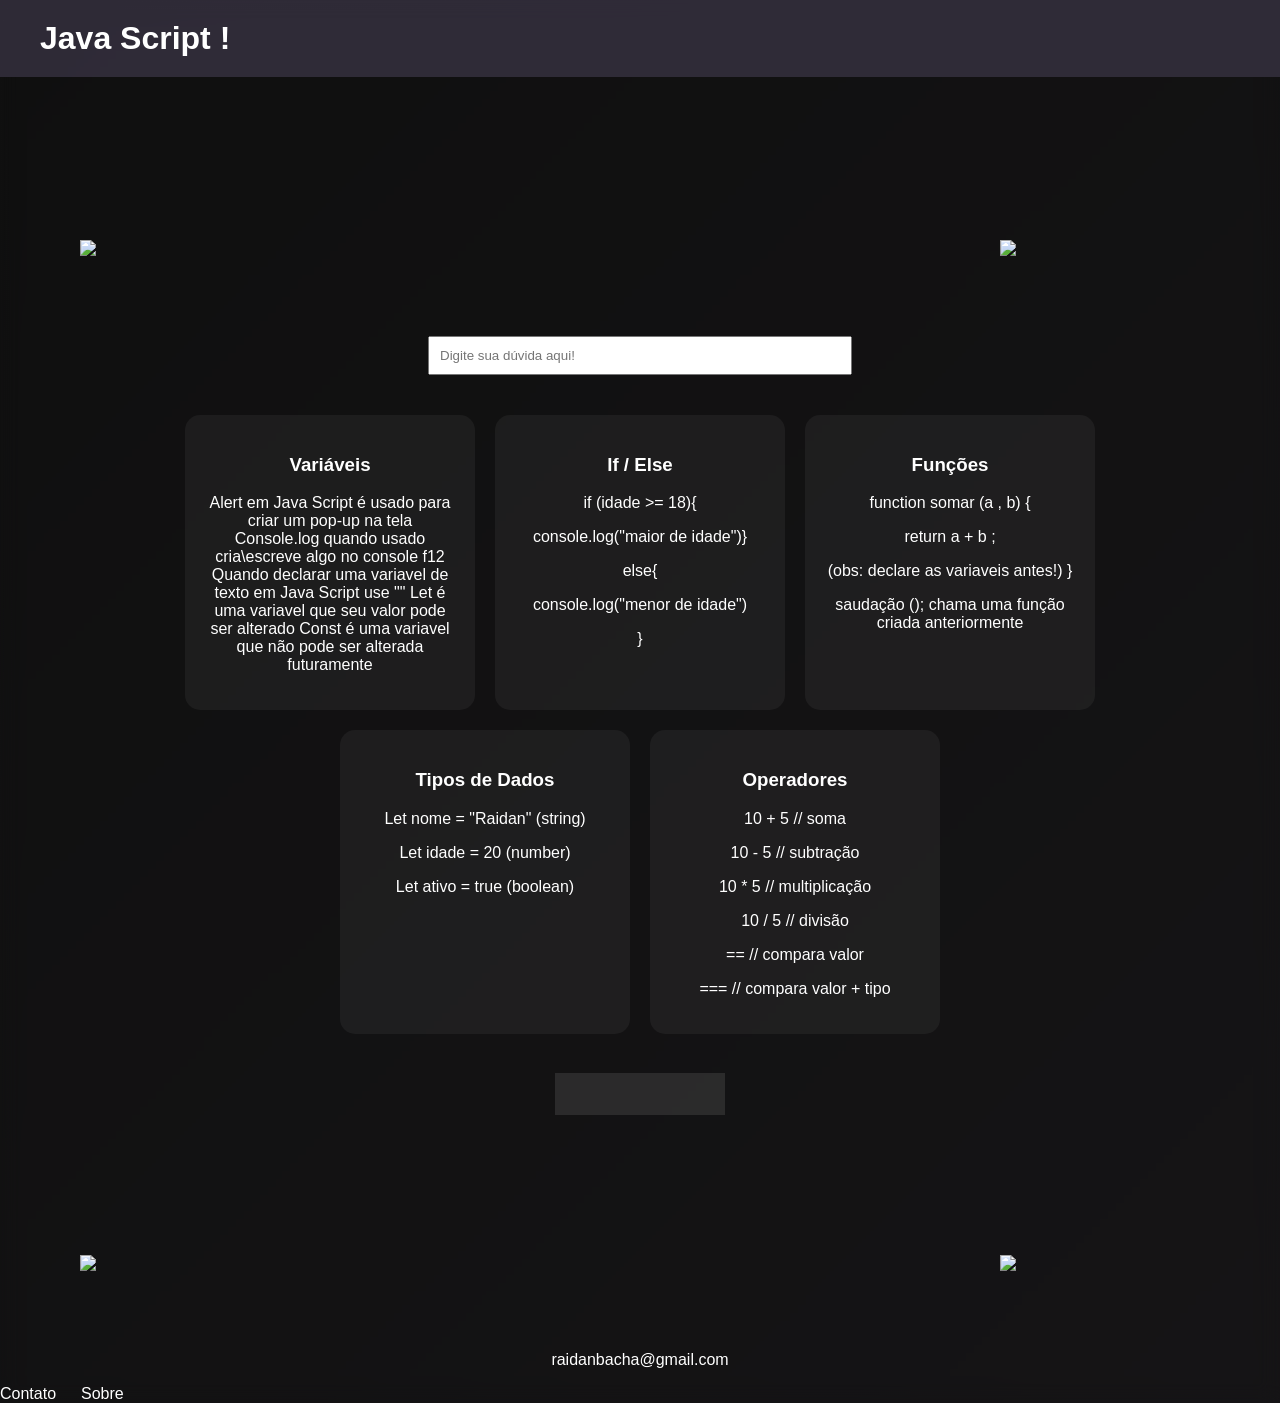
==== index.html @ eac2f080 "Add files via upload" ====
<!DOCTYPE html>
<html lang="en">
<head>
    <meta charset="UTF-8">
    <meta name="viewport" content="width=device-width, initial-scale=1.0">
    <link rel="stylesheet" href="style.css"> 
    <script src="script.js"></script>
    <link href="https://fonts.googleapis.com/css2?family=Roboto&display=swap" rel="stylesheet">
</head>
<body>
    <header>
    <h1>Java Script !</h1>
</header>
<div class="container">
    <img src="https://codecrush.com.br/static/images/articles/logica.png?w=1200&q=75" width="250">
    <img src="https://blog.codapp.com.br/wp-content/uploads/2023/02/js.png" width="200">
</div>
<div class="input">
<div class="botao">
<input type="text" placeholder="Digite sua dúvida aqui!">
</div>
</div>
<section class="cards">

  <div class="card">
    <h3>Variáveis</h3>
    <p> Alert em Java Script é usado para criar um pop-up na tela 
 Console.log quando usado cria\escreve algo no console f12 
 Quando declarar uma variavel de texto em Java Script use ""
 Let é uma variavel que seu valor pode ser alterado 
 Const é uma variavel que não pode ser alterada futuramente </p>
  </div> 
  
  <div class="card">
    <h3>If / Else </h3>
    <p>if (idade >= 18){
 <p>console.log("maior de idade")} </p>
    <p>else{</p>
     <p> console.log("menor de idade")</p>
    }</p>
  </div>
  <div class="card">
    <h3> Funções</h3>
    <p>function somar (a , b) {
 <p>   return a + b ;</p>
  <p> (obs: declare as variaveis antes!)  }</p>
 <p>saudação (); chama uma função criada anteriormente </p>
  </div>
  <div class="card">
    <h3>Tipos de Dados</h3>
    <p>Let nome = "Raidan" (string)
 <p>Let idade = 20 (number)</p>
 <p>Let ativo = true (boolean)</p>
  </div>
<div class="card">
    <h3>Operadores</h3>
    <p> 10 + 5  // soma 
  <p>  10 - 5  // subtração</p>
   <p> 10 * 5  // multiplicação</p>
   <p> 10 / 5  // divisão</p>
  <p>  ==  // compara valor</p>
   <p>  ===  // compara valor + tipo</p>
</div>
</section>
<div class="botao">
<a href="pagina2.html">
  <button>Ir para outra página</button>
</a>
</div>
<div class="container">
    <img src="https://tse2.mm.bing.net/th/id/OIP.xvREvTvMwyRjAtmoLdfqkwHaD4?pid=Api&P=0&h=180" width="200">
    <img src="https://images.prismic.io/blogjavascript/2a36f42b-491c-4175-9eda-e974f685eb21_1.jpg?auto=compress,format" width="200">
</div>
</div>
<footer>
    <p> raidanbacha@gmail.com</p>
    <nav>
        <a href="contato.html">Contato</a>
        <a href="sobre.html">Sobre</a>
    </nav>
</footer>
<script src="script.js"></script>
</body>
</html>
---- style.css ----
body {
    margin: 0;
    font-family: Arial;
    background: linear-gradient(135deg, #0f0f0f, #342d38);
    color: rgb(255, 255, 255);
    text-align: center;
    font-family: 'Inter', sans-serif;
    backdrop-filter: blur(10px);
    padding-top: 100px; 
    background-size: 600% 600%;
    animation: fundoAnimado 9s ease-in-out infinite alternate;
}

header {
  position: fixed;
  top: 0;
  width: 100%;
  padding: 20px 40px;
  display: flex;
  justify-content: space-between;
  align-items: center;
  background: rgba(50, 45, 58, 0.938);
  backdrop-filter: blur(10px);
}

h1 {
    margin: 0;
}

.img3 {
    margin-top: 20px;
}

.img3 img {
    border-radius: 10px;
}

.conteudo {
    max-width: 600px;
    margin: 30px auto;
    padding: 20px;
    background: gray
}
.conteudo p {
    margin: 15px 0;
}
a{
    text-decoration: none;
    color:#ffffff;
}
nav{
    display: flex;
    gap:25px
}
.container{
    display: flex;
    justify-content: space-between;
    align-items: center;
    gap: 20px;
    padding: 40px;
    margin: 40px;
    flex-wrap: wrap;
    margin-top: 100px;
}
.hero h2 {
  font-size: 48px;
}
.cards {
  display: flex;
  justify-content: center;
  gap: 20px;
  padding: 40px;
  flex-wrap: wrap;
}
.card {
  background: rgba(255,255,255,0.05);
  padding: 20px;
  border-radius: 15px;
  width: 250px;
  text-align: center;
  transition: 0.3s;
}
.card:hover {
  transform: translateY(-10px);
  background: rgba(0,170,255,0.1);
}
pre {
  background: #0f1c30;
  padding: 20px;
  border-radius: 10px;
  width: 80%;
  overflow-x: auto;
}
code {
  color: #00ff88;
}
@keyframes fundoAnimado {
  0% { background-position: 0% 50%; }
  50% { background-position: 100% 50%; }
  100% { background-position: 0% 50%; }
}

input {
  padding: 10px;
  width: 400px;
}
button {
  background: rgba(255,255,255,0.1);
  backdrop-filter: blur(10px);
  border: 1px solid rgba(255,255,255,0.2);
  color: white;
  padding: 12px 25px;
  border-radius: 12px;
  cursor: pointer;
  transition: 0.3s;
}

button:hover {
  background: rgba(255,255,255,0.2);
}
.footer {
  background: rgba(50, 45, 58, 0.938);
  text-align: center;
}

.footer a {
  color: #00aaff;
  margin: 10px;
}
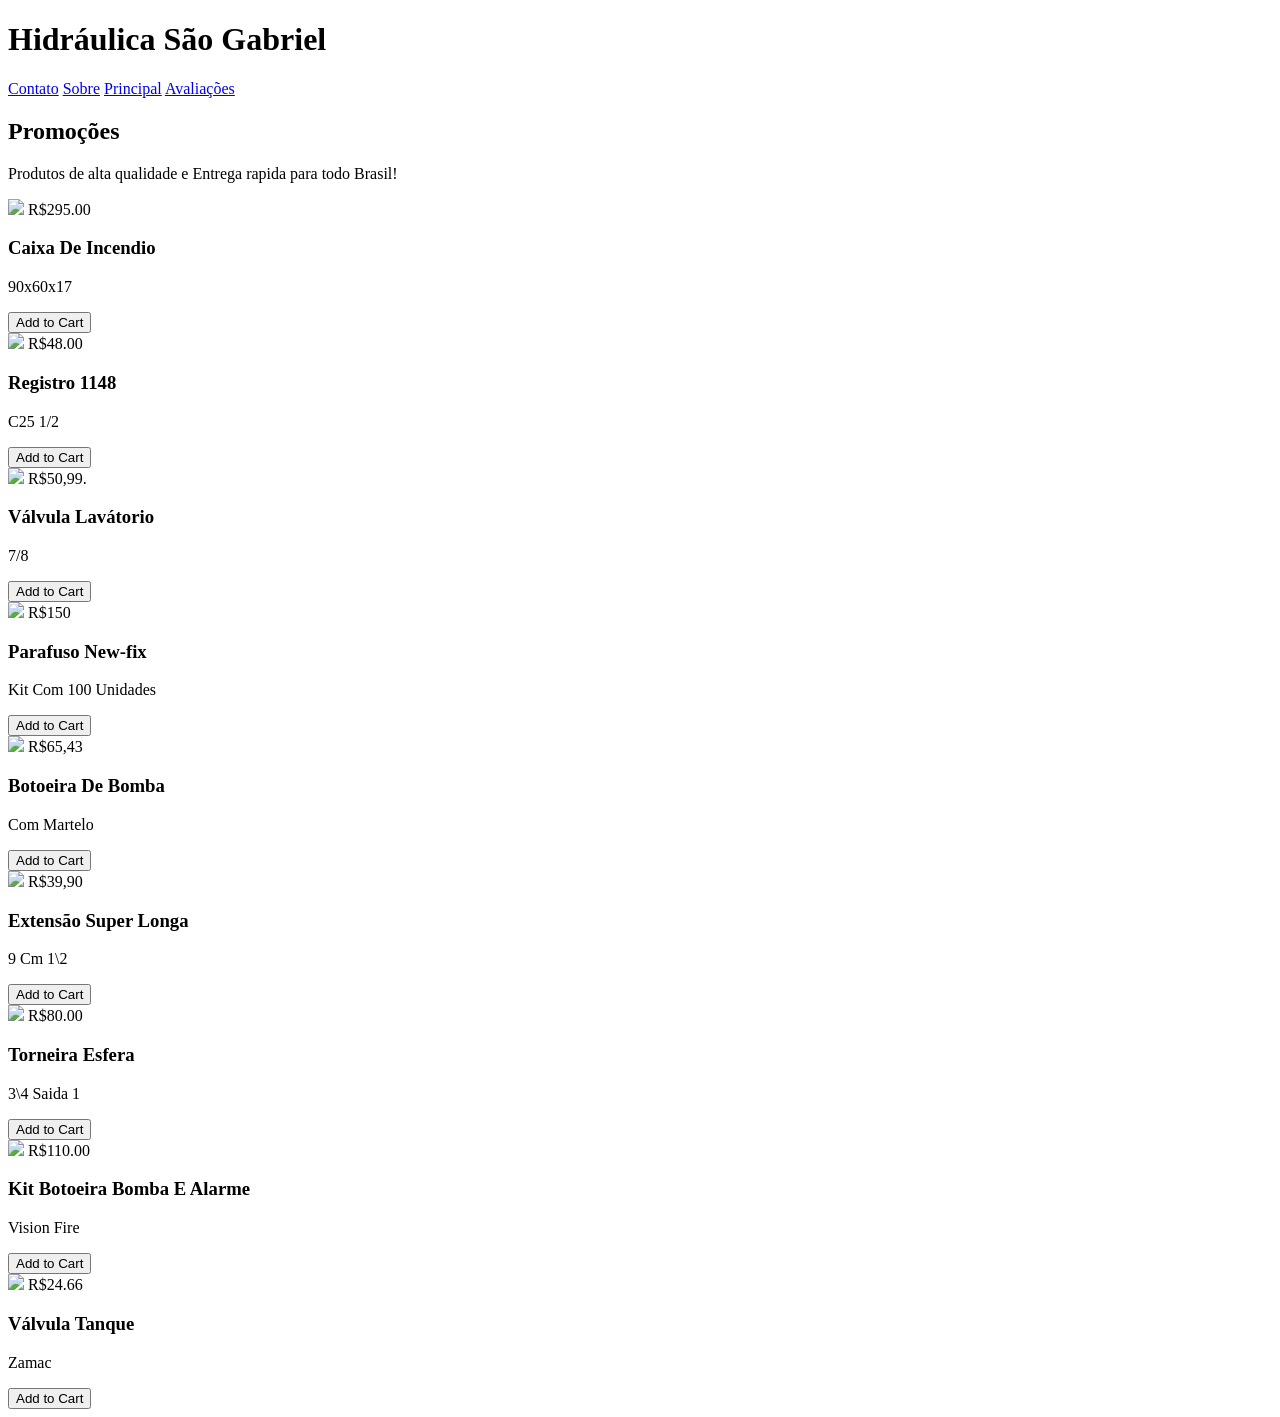
==== commit 40c5d747: "Refactor index.html for new layout and content" ====
--- a/index.html
+++ b/index.html
@@ -1,84 +1,137 @@
 <!DOCTYPE html>
-<html lang="en">
+<html lang="pt-br">
 <head>
-    <meta charset="UTF-8">
-    <meta name="viewport" content="width=device-width, initial-scale=1.0">
-    <link rel="stylesheet" href="style.css"> 
-    <script src="script.js"></script>
-    <link href="https://fonts.googleapis.com/css2?family=Roboto&display=swap" rel="stylesheet">
+  <meta charset="UTF-8">
+  <meta name="viewport" content="width=device-width, initial-scale=1.0">
+  <title>HSG Store</title>
+  <link rel="stylesheet" href="style2.css">
 </head>
 <body>
-    <header>
-    <h1>Java Script !</h1>
+
+<header class="header">
+  <h1>Hidráulica São Gabriel</h1>
+ <a href="contato.html">Contato</a>
+ <a href="sobre.html">Sobre</a>
+ <a href="pagholder.html">Principal</a>
+ <a href="avaliações.html">Avaliações</a>
 </header>
-<div class="container">
-    <img src="https://codecrush.com.br/static/images/articles/logica.png?w=1200&q=75" width="250">
-    <img src="https://blog.codapp.com.br/wp-content/uploads/2023/02/js.png" width="200">
-</div>
-<div class="input">
-<div class="botao">
-<input type="text" placeholder="Digite sua dúvida aqui!">
-</div>
-</div>
-<section class="cards">
 
-  <div class="card">
-    <h3>Variáveis</h3>
-    <p> Alert em Java Script é usado para criar um pop-up na tela 
- Console.log quando usado cria\escreve algo no console f12 
- Quando declarar uma variavel de texto em Java Script use ""
- Let é uma variavel que seu valor pode ser alterado 
- Const é uma variavel que não pode ser alterada futuramente </p>
-  </div> 
-  
-  <div class="card">
-    <h3>If / Else </h3>
-    <p>if (idade >= 18){
- <p>console.log("maior de idade")} </p>
-    <p>else{</p>
-     <p> console.log("menor de idade")</p>
-    }</p>
+<section class="products">
+  <h2>Promoções</h2>
+  <p class="subtitle">Produtos de alta qualidade e Entrega rapida para todo Brasil!</p>
+
+  <div class="grid">
+
+    <div class="card">
+      <div class="img">
+        <img src="https://http2.mlstatic.com/D_NQ_NP_2X_918703-MLB93937070178_102025-F.webp">
+        <span class="price">R$295.00</span>
+      </div>
+      <div class="info">
+        <h3>Caixa De Incendio</h3>
+        <p>90x60x17</p>
+        <button>Add to Cart</button>
+      </div>
+    </div>
+
+    <div class="card">
+      <div class="img">
+        <img src="https://http2.mlstatic.com/D_NQ_NP_2X_642581-MLA107386326705_022026-F.webp">
+        <span class="price">R$48.00</span>
+      </div>
+      <div class="info">
+        <h3>Registro 1148</h3>
+        <p>C25 1/2</p>
+        <button>Add to Cart</button>
+      </div>
+    </div>
+
+    <div class="card">
+      <div class="img">
+        <img src="https://http2.mlstatic.com/D_NQ_NP_2X_622752-MLA109376152818_042026-F.webp">
+        <span class="price">R$50,99.</span>
+      </div>
+      <div class="info">
+        <h3>Válvula Lavátorio</h3>
+        <p>7/8</p>
+        <button>Add to Cart</button>
+      </div>
+    </div>
+ 
+    <div class="card">
+      <div class="img">
+        <img src="https://http2.mlstatic.com/D_NQ_NP_2X_975578-MLA105792573772_022026-F.webp">
+        <span class="price">R$150</span>
+      </div>
+      <div class="info">
+        <h3>Parafuso New-fix </h3>
+        <p>Kit Com 100 Unidades</p>
+        <button>Add to Cart</button>
+      </div>
+    </div>
+
+    <div class="card">
+      <div class="img">
+        <img src="https://http2.mlstatic.com/D_NQ_NP_2X_730027-MLB79299543276_092024-F.webp">
+        <span class="price">R$65,43</span>
+      </div>
+      <div class="info">
+        <h3>Botoeira De Bomba </h3>
+        <p>Com Martelo</p>
+        <button>Add to Cart</button>
+      </div>
+    </div>
+
+    <div class="card">
+      <div class="img">
+        <img src="https://http2.mlstatic.com/D_NQ_NP_2X_703562-MLA100097681949_122025-F.webp">
+        <span class="price">R$39,90</span>
+      </div>
+      <div class="info">
+        <h3>Extensão Super Longa </h3>
+        <p>9 Cm 1\2</p>
+        <button>Add to Cart</button>
+      </div>
+    </div>
+
+    <div class="card">
+      <div class="img">
+        <img src="https://http2.mlstatic.com/D_NQ_NP_2X_708810-MLA107177222053_022026-F.webp">
+        <span class="price">R$80.00</span>
+      </div>
+      <div class="info">
+        <h3>Torneira Esfera</h3>
+        <p>3\4  Saida 1</p>
+        <button>Add to Cart</button>
+      </div>
+    </div>
+
+    <div class="card">
+      <div class="img">
+        <img src="https://http2.mlstatic.com/D_NQ_NP_2X_917122-MLA107583344575_022026-F.webp">
+        <span class="price">R$110.00</span>
+      </div>
+      <div class="info">
+        <h3>Kit Botoeira Bomba E Alarme</h3>
+        <p>Vision Fire</p>
+        <button>Add to Cart</button>
+      </div>
+    </div>
+    <div class="card">
+      <div class="img">
+        <img src="https://http2.mlstatic.com/D_NQ_NP_2X_605400-MLA106720594962_022026-F.webp">
+        <span class="price">R$24.66</span>
+      </div>
+      <div class="info">
+        <h3>Válvula Tanque</h3>
+        <p>Zamac</p>
+        <button>Add to Cart</button>
+      </div>
+    </div>
   </div>
-  <div class="card">
-    <h3> Funções</h3>
-    <p>function somar (a , b) {
- <p>   return a + b ;</p>
-  <p> (obs: declare as variaveis antes!)  }</p>
- <p>saudação (); chama uma função criada anteriormente </p>
-  </div>
-  <div class="card">
-    <h3>Tipos de Dados</h3>
-    <p>Let nome = "Raidan" (string)
- <p>Let idade = 20 (number)</p>
- <p>Let ativo = true (boolean)</p>
-  </div>
-<div class="card">
-    <h3>Operadores</h3>
-    <p> 10 + 5  // soma 
-  <p>  10 - 5  // subtração</p>
-   <p> 10 * 5  // multiplicação</p>
-   <p> 10 / 5  // divisão</p>
-  <p>  ==  // compara valor</p>
-   <p>  ===  // compara valor + tipo</p>
-</div>
 </section>
-<div class="botao">
-<a href="pagina2.html">
-  <button>Ir para outra página</button>
-</a>
-</div>
-<div class="container">
-    <img src="https://tse2.mm.bing.net/th/id/OIP.xvREvTvMwyRjAtmoLdfqkwHaD4?pid=Api&P=0&h=180" width="200">
-    <img src="https://images.prismic.io/blogjavascript/2a36f42b-491c-4175-9eda-e974f685eb21_1.jpg?auto=compress,format" width="200">
-</div>
-</div>
-<footer>
-    <p> raidanbacha@gmail.com</p>
-    <nav>
-        <a href="contato.html">Contato</a>
-        <a href="sobre.html">Sobre</a>
-    </nav>
-</footer>
+
+
 <script src="script.js"></script>
 </body>
-</html>+</html>
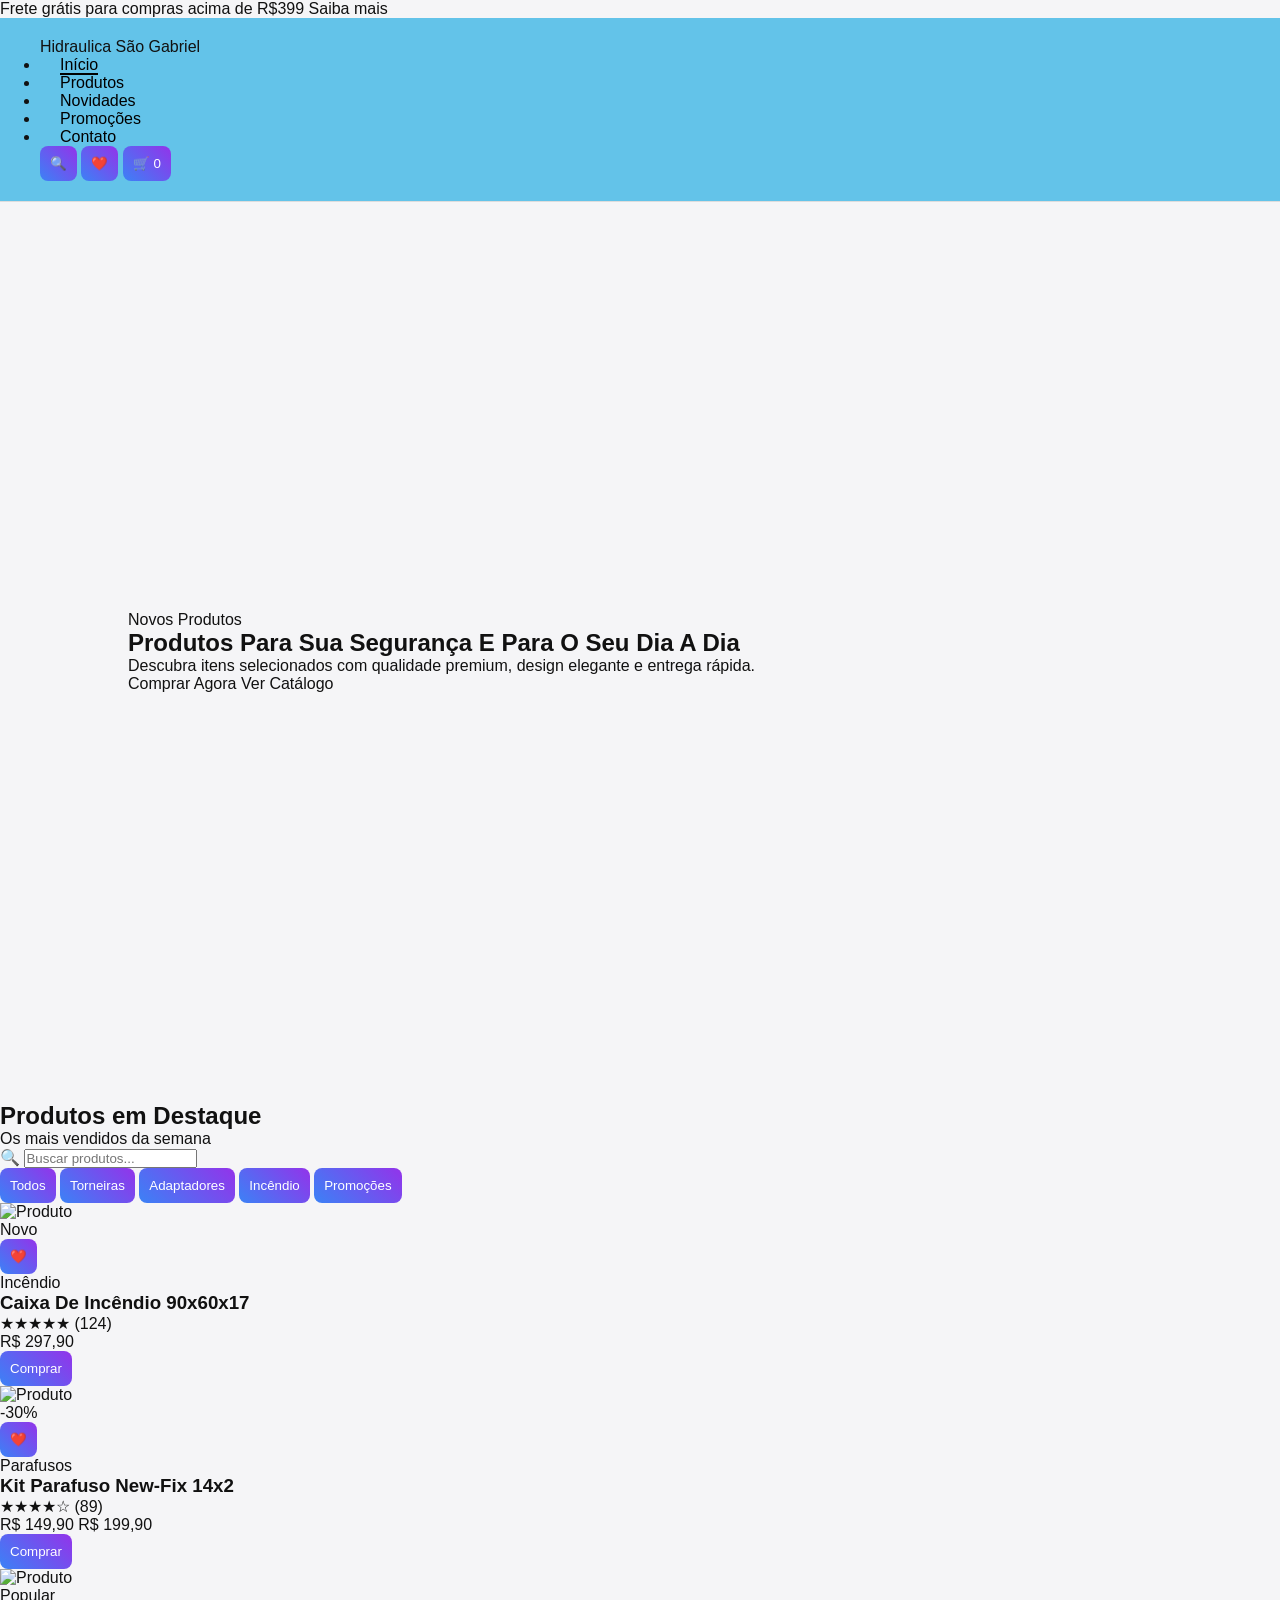
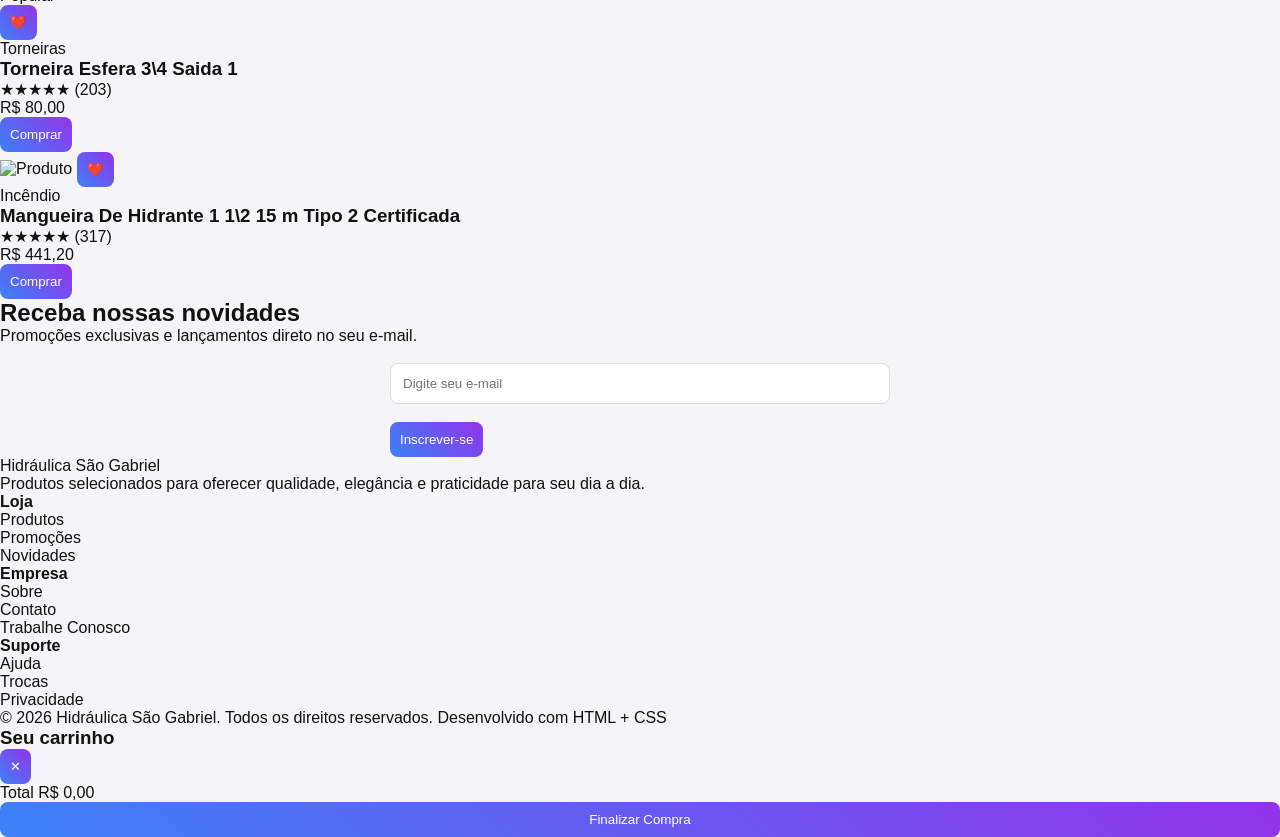
==== commit 89eac876: "rework html Updated HTML structure and styling links, added promotional banner and improved product " ====
--- a/index.html
+++ b/index.html
@@ -1,137 +1,442 @@
 <!DOCTYPE html>
-<html lang="pt-br">
+<html lang="pt-BR">
 <head>
-  <meta charset="UTF-8">
-  <meta name="viewport" content="width=device-width, initial-scale=1.0">
-  <title>HSG Store</title>
-  <link rel="stylesheet" href="style2.css">
+    <meta charset="UTF-8">
+    <meta name="viewport" content="width=device-width, initial-scale=1.0">
+    <title>Hidráulica São Gabriel</title>
+    <link rel="stylesheet" href="style.css">
 </head>
 <body>
 
-<header class="header">
-  <h1>Hidráulica São Gabriel</h1>
- <a href="contato.html">Contato</a>
- <a href="sobre.html">Sobre</a>
- <a href="pagholder.html">Principal</a>
- <a href="avaliações.html">Avaliações</a>
-</header>
-
-<section class="products">
-  <h2>Promoções</h2>
-  <p class="subtitle">Produtos de alta qualidade e Entrega rapida para todo Brasil!</p>
-
-  <div class="grid">
-
-    <div class="card">
-      <div class="img">
-        <img src="https://http2.mlstatic.com/D_NQ_NP_2X_918703-MLB93937070178_102025-F.webp">
-        <span class="price">R$295.00</span>
-      </div>
-      <div class="info">
-        <h3>Caixa De Incendio</h3>
-        <p>90x60x17</p>
-        <button>Add to Cart</button>
-      </div>
+    <!-- Banner -->
+    <div class="promo-banner">
+        Frete grátis para compras acima de R$399
+        <a href="#">Saiba mais</a>
     </div>
 
-    <div class="card">
-      <div class="img">
-        <img src="https://http2.mlstatic.com/D_NQ_NP_2X_642581-MLA107386326705_022026-F.webp">
-        <span class="price">R$48.00</span>
-      </div>
-      <div class="info">
-        <h3>Registro 1148</h3>
-        <p>C25 1/2</p>
-        <button>Add to Cart</button>
-      </div>
-    </div>
-
-    <div class="card">
-      <div class="img">
-        <img src="https://http2.mlstatic.com/D_NQ_NP_2X_622752-MLA109376152818_042026-F.webp">
-        <span class="price">R$50,99.</span>
-      </div>
-      <div class="info">
-        <h3>Válvula Lavátorio</h3>
-        <p>7/8</p>
-        <button>Add to Cart</button>
-      </div>
-    </div>
- 
-    <div class="card">
-      <div class="img">
-        <img src="https://http2.mlstatic.com/D_NQ_NP_2X_975578-MLA105792573772_022026-F.webp">
-        <span class="price">R$150</span>
-      </div>
-      <div class="info">
-        <h3>Parafuso New-fix </h3>
-        <p>Kit Com 100 Unidades</p>
-        <button>Add to Cart</button>
-      </div>
-    </div>
-
-    <div class="card">
-      <div class="img">
-        <img src="https://http2.mlstatic.com/D_NQ_NP_2X_730027-MLB79299543276_092024-F.webp">
-        <span class="price">R$65,43</span>
-      </div>
-      <div class="info">
-        <h3>Botoeira De Bomba </h3>
-        <p>Com Martelo</p>
-        <button>Add to Cart</button>
-      </div>
-    </div>
-
-    <div class="card">
-      <div class="img">
-        <img src="https://http2.mlstatic.com/D_NQ_NP_2X_703562-MLA100097681949_122025-F.webp">
-        <span class="price">R$39,90</span>
-      </div>
-      <div class="info">
-        <h3>Extensão Super Longa </h3>
-        <p>9 Cm 1\2</p>
-        <button>Add to Cart</button>
-      </div>
-    </div>
-
-    <div class="card">
-      <div class="img">
-        <img src="https://http2.mlstatic.com/D_NQ_NP_2X_708810-MLA107177222053_022026-F.webp">
-        <span class="price">R$80.00</span>
-      </div>
-      <div class="info">
-        <h3>Torneira Esfera</h3>
-        <p>3\4  Saida 1</p>
-        <button>Add to Cart</button>
-      </div>
-    </div>
-
-    <div class="card">
-      <div class="img">
-        <img src="https://http2.mlstatic.com/D_NQ_NP_2X_917122-MLA107583344575_022026-F.webp">
-        <span class="price">R$110.00</span>
-      </div>
-      <div class="info">
-        <h3>Kit Botoeira Bomba E Alarme</h3>
-        <p>Vision Fire</p>
-        <button>Add to Cart</button>
-      </div>
-    </div>
-    <div class="card">
-      <div class="img">
-        <img src="https://http2.mlstatic.com/D_NQ_NP_2X_605400-MLA106720594962_022026-F.webp">
-        <span class="price">R$24.66</span>
-      </div>
-      <div class="info">
-        <h3>Válvula Tanque</h3>
-        <p>Zamac</p>
-        <button>Add to Cart</button>
-      </div>
-    </div>
-  </div>
-</section>
-
-
-<script src="script.js"></script>
+    <!-- Header -->
+    <header class="header">
+        <div class="container header__inner">
+
+            <a href="#" class="header__logo">
+                Hidraulica São Gabriel
+            </a>
+
+            <nav>
+                <ul class="header__nav">
+                    <li><a href="#" class="active">Início</a></li>
+                    <li><a href="produtos.html">Produtos</a></li>
+                    <li><a href="#">Novidades</a></li>
+                    <li><a href="#">Promoções</a></li>
+                    <li><a href="contato.html">Contato</a></li>
+                </ul>
+            </nav>
+
+            <div class="header__actions">
+                <button class="btn--icon">🔍</button>
+                <button class="btn--icon">❤️</button>
+                <button class="btn--icon" id="cart-toggle">
+                    🛒
+                    <span class="cart-count" id="cart-count">0</span>
+                </button>
+            </div>
+
+        </div>
+    </header>
+
+    <!-- Hero -->
+    <section class="hero">
+        <div class="container">
+
+            <span class="hero__eyebrow">
+                Novos Produtos
+            </span>
+
+            <h1 class="hero__title">
+                Produtos Para Sua Segurança E Para O Seu Dia A Dia
+            </h1>
+
+            <p class="hero__subtitle">
+                Descubra itens selecionados com qualidade premium,
+                design elegante e entrega rápida.
+            </p>
+
+            <div class="hero__actions">
+                <a href="#" class="btn btn--primary btn--lg">
+                    Comprar Agora
+                </a>
+
+                <a href="#" class="btn btn--ghost btn--lg">
+                    Ver Catálogo
+                </a>
+            </div>
+
+        </div>
+    </section>
+
+    <!-- Produtos -->
+    <section class="section">
+        <div class="container">
+
+            <div class="section-header">
+                <div>
+                    <h2 class="section-header__title">
+                        Produtos em Destaque
+                    </h2>
+
+                    <p class="section-header__sub">
+                        Os mais vendidos da semana
+                    </p>
+                </div>
+
+                <div class="search-field">
+                    <span class="search-field__icon">🔍</span>
+                    <input type="text" placeholder="Buscar produtos...">
+                </div>
+            </div>
+
+            <div class="filter-bar">
+                <button class="filter-pill active">Todos</button>
+                <button class="filter-pill">Torneiras</button>
+                <button class="filter-pill">Adaptadores</button>
+                <button class="filter-pill">Incêndio</button>
+                <button class="filter-pill">Promoções</button>
+            </div>
+
+            <div class="products-grid">
+
+                <!-- Produto 1 -->
+                <div class="product-card">
+
+                    <div class="product-card__image">
+
+                        <img src="https://http2.mlstatic.com/D_NQ_NP_2X_879932-MLA106371853322_022026-F.webp" alt="Produto">
+
+                        <div class="product-card__badges">
+                            <span class="badge badge--new">
+                                Novo
+                            </span>
+                        </div>
+
+                        <button class="product-card__wishlist">
+                            ❤️
+                        </button>
+
+                    </div>
+
+                    <div class="product-card__body">
+
+                        <div class="product-card__category">
+                            Incêndio
+                        </div>
+
+                        <h3 class="product-card__name">
+                            Caixa De Incêndio 90x60x17 
+                        </h3>
+
+                        <div class="rating">
+                            <span class="rating__stars">★★★★★</span>
+                            <span class="rating__count">(124)</span>
+                        </div>
+
+                        <div class="product-card__footer">
+
+                            <div class="product-card__price">
+                                <span class="current">R$ 297,90</span>
+                            </div>
+
+                            <button class="btn btn--primary btn--sm add-to-cart"
+                                    data-name="Caixa De Incêndio 90x60x17"
+                                    data-price="297.90"
+                                    data-img="https://http2.mlstatic.com/D_NQ_NP_2X_879932-MLA106371853322_022026-F.webp">
+                                Comprar
+                            </button>
+
+                        </div>
+
+                    </div>
+
+                </div>
+
+                <!-- Produto 2 -->
+                <div class="product-card">
+
+                    <div class="product-card__image">
+
+                        <img src="https://http2.mlstatic.com/D_NQ_NP_2X_975578-MLA105792573772_022026-F.webp" alt="Produto">
+
+                        <div class="product-card__badges">
+                            <span class="badge badge--sale">
+                                -30%
+                            </span>
+                        </div>
+
+                        <button class="product-card__wishlist">
+                            ❤️
+                        </button>
+
+                    </div>
+
+                    <div class="product-card__body">
+
+                        <div class="product-card__category">
+                            Parafusos
+                        </div>
+
+                        <h3 class="product-card__name">
+                            Kit Parafuso New-Fix 14x2
+                        </h3>
+
+                        <div class="rating">
+                            <span class="rating__stars">★★★★☆</span>
+                            <span class="rating__count">(89)</span>
+                        </div>
+
+                        <div class="product-card__footer">
+
+                            <div class="product-card__price">
+                                <span class="current">R$ 149,90</span>
+                                <span class="original">R$ 199,90</span>
+                            </div>
+
+                            <button class="btn btn--primary btn--sm add-to-cart"
+                                    data-name="Kit Parafuso New-Fix 14x2"
+                                    data-price="149.90"
+                                    data-img="https://http2.mlstatic.com/D_NQ_NP_2X_975578-MLA105792573772_022026-F.webp">
+                                Comprar
+                            </button>
+
+                        </div>
+
+                    </div>
+
+                </div>
+
+                <!-- Produto 3 -->
+                <div class="product-card">
+
+                    <div class="product-card__image">
+
+                        <img src="https://http2.mlstatic.com/D_NQ_NP_2X_672010-MLA107177072813_022026-F.webp" alt="Produto">
+
+                        <div class="product-card__badges">
+                            <span class="badge badge--success">
+                                Popular
+                            </span>
+                        </div>
+
+                        <button class="product-card__wishlist">
+                            ❤️
+                        </button>
+
+                    </div>
+
+                    <div class="product-card__body">
+
+                        <div class="product-card__category">
+                            Torneiras
+                        </div>
+
+                        <h3 class="product-card__name">
+                            Torneira Esfera 3\4 Saida 1
+                        </h3>
+
+                        <div class="rating">
+                            <span class="rating__stars">★★★★★</span>
+                            <span class="rating__count">(203)</span>
+                        </div>
+
+                        <div class="product-card__footer">
+
+                            <div class="product-card__price">
+                                <span class="current">R$ 80,00</span>
+                            </div>
+
+                            <button class="btn btn--primary btn--sm add-to-cart"
+                                    data-name="Torneira Esfera 3/4 Saida 1"
+                                    data-price="80.00"
+                                    data-img="https://http2.mlstatic.com/D_NQ_NP_2X_672010-MLA107177072813_022026-F.webp">
+                                Comprar
+                            </button>
+
+                        </div>
+
+                    </div>
+
+                </div>
+
+                <!-- Produto 4 -->
+                <div class="product-card">
+
+                    <div class="product-card__image">
+
+                        <img src="https://http2.mlstatic.com/D_NQ_NP_2X_667107-MLB54720710066_032023-F.webp" alt="Produto">
+
+                        <button class="product-card__wishlist">
+                            ❤️
+                        </button>
+
+                    </div>
+
+                    <div class="product-card__body">
+
+                        <div class="product-card__category">
+                            Incêndio
+                        </div>
+
+                        <h3 class="product-card__name">
+                            Mangueira De Hidrante 1 1\2 15 m Tipo 2 Certificada 
+                        </h3>
+
+                        <div class="rating">
+                            <span class="rating__stars">★★★★★</span>
+                            <span class="rating__count">(317)</span>
+                        </div>
+
+                        <div class="product-card__footer">
+
+                            <div class="product-card__price">
+                                <span class="current">R$ 441,20</span>
+                            </div>
+
+                            <button class="btn btn--primary btn--sm add-to-cart"
+                                    data-name="Mangueira De Hidrante 1 1/2 15m Tipo 2 Certificada"
+                                    data-price="441.20"
+                                    data-img="https://http2.mlstatic.com/D_NQ_NP_2X_667107-MLB54720710066_032023-F.webp">
+                                Comprar
+                            </button>
+
+                        </div>
+
+                    </div>
+
+                </div>
+
+            </div>
+
+        </div>
+    </section>
+
+    <!-- Newsletter -->
+    <section class="section section--surface">
+        <div class="container text-center">
+
+            <h2 class="section-header__title">
+                Receba nossas novidades
+            </h2>
+
+            <p class="text-muted">
+                Promoções exclusivas e lançamentos direto no seu e-mail.
+            </p>
+
+            <br>
+
+            <div style="max-width:500px;margin:auto;">
+                <input
+                    type="email"
+                    placeholder="Digite seu e-mail"
+                    style="width:100%;padding:12px;border:1px solid #ddd;border-radius:8px;"
+                >
+                <br><br>
+
+                <button class="btn btn--primary">
+                    Inscrever-se
+                </button>
+            </div>
+
+        </div>
+    </section>
+
+    <!-- Footer -->
+    <footer class="footer">
+
+        <div class="container">
+
+            <div class="footer__grid">
+
+                <div>
+                    <div class="footer__logo">
+                        Hidráulica São Gabriel
+                    </div>
+
+                    <p class="footer__desc">
+                        Produtos selecionados para oferecer qualidade,
+                        elegância e praticidade para seu dia a dia.
+                    </p>
+                </div>
+
+                <div>
+                    <h4 class="footer__heading">
+                        Loja
+                    </h4>
+
+                    <ul class="footer__links">
+                        <li><a href="#">Produtos</a></li>
+                        <li><a href="#">Promoções</a></li>
+                        <li><a href="#">Novidades</a></li>
+                    </ul>
+                </div>
+
+                <div>
+                    <h4 class="footer__heading">
+                        Empresa
+                    </h4>
+
+                    <ul class="footer__links">
+                        <li><a href="#">Sobre</a></li>
+                        <li><a href="#">Contato</a></li>
+                        <li><a href="#">Trabalhe Conosco</a></li>
+                    </ul>
+                </div>
+
+                <div>
+                    <h4 class="footer__heading">
+                        Suporte
+                    </h4>
+
+                    <ul class="footer__links">
+                        <li><a href="#">Ajuda</a></li>
+                        <li><a href="#">Trocas</a></li>
+                        <li><a href="#">Privacidade</a></li>
+                    </ul>
+                </div>
+
+            </div>
+
+            <div class="footer__bottom">
+                <span>©️ 2026 Hidráulica São Gabriel. Todos os direitos reservados.</span>
+                <span>Desenvolvido com HTML + CSS</span>
+            </div>
+
+        </div>
+
+    </footer>
+
+    <!-- Carrinho lateral -->
+    <div class="cart-overlay" id="cart-overlay"></div>
+
+    <aside class="cart-sidebar" id="cart-sidebar">
+        <div class="cart-sidebar__header">
+            <h3>Seu carrinho</h3>
+            <button class="cart-close" id="cart-close">✕</button>
+        </div>
+
+        <div class="cart-sidebar__items" id="cart-items">
+            <!-- itens injetados via JS -->
+        </div>
+
+        <div class="cart-sidebar__footer">
+            <div class="cart-total">
+                <span>Total</span>
+                <span id="cart-total">R$ 0,00</span>
+            </div>
+            <button class="btn btn--primary" style="width:100%;">
+                Finalizar Compra
+            </button>
+        </div>
+    </aside>
+
+    <script src="cart.js"></script>
+
 </body>
 </html>
--- a/style.css
+++ b/style.css
@@ -0,0 +1,370 @@
+* {
+  margin: 0;
+  padding: 0;
+  box-sizing: border-box;
+  font-family: Arial;
+}
+
+body {
+  background: #f5f5f7;
+  color: #111;
+}
+
+/* HEADER */
+.header {
+  padding: 20px 40px;
+  background: rgb(99, 195, 233);
+  border-bottom: 1px solid #ddd;
+}
+
+/* SECTION */
+.products {
+  padding: 60px 40px;
+  text-align: center;
+}
+
+.products h2 {
+  font-size: 32px;
+}
+
+.subtitle {
+  color: #666;
+  margin-top: 10px;
+  margin-bottom: 40px;
+}
+
+/* GRID PERFEITO */
+.grid {
+  display: grid;
+  grid-template-columns: repeat(4, 1fr);
+  gap: 25px;
+}
+
+/* RESPONSIVO */
+@media (max-width: 1100px) {
+  .grid { grid-template-columns: repeat(3, 1fr); }
+}
+@media (max-width: 800px) {
+  .grid { grid-template-columns: repeat(2, 1fr); }
+}
+@media (max-width: 500px) {
+  .grid { grid-template-columns: 1fr; }
+}
+
+/* CARD */
+.card {
+  background: white;
+  border-radius: 15px;
+  overflow: hidden;
+  display: flex;
+  flex-direction: column;
+  transition: 0.3s;
+}
+
+.card:hover {
+  transform: translateY(-8px);
+}
+
+/* IMAGEM COM PROPORÇÃO PERFEITA */
+.img {
+  position: relative;
+  width: 100%;
+  aspect-ratio: 1 / 1; /* 🔥 PADRÃO LOJA */
+  overflow: hidden;
+}
+
+.img img {
+  width: 100%;
+  height: 100%;
+  object-fit: cover;
+}
+
+/* PREÇO */
+.price {
+  position: absolute;
+  top: 12px;
+  right: 12px;
+  background: linear-gradient(45deg, #6a5cff, #a855f7);
+  color: white;
+  padding: 5px 10px;
+  border-radius: 15px;
+  font-size: 12px;
+}
+
+/* INFO */
+.info {
+  padding: 15px;
+  display: flex;
+  flex-direction: column;
+  flex-grow: 1;
+}
+
+.info h3 {
+  font-size: 16px;
+}
+
+.info p {
+  color: #777;
+  font-size: 13px;
+  margin: 10px 0;
+}
+
+/* BOTÃO */
+button {
+  margin-top: auto;
+  padding: 10px;
+  border: none;
+  border-radius: 8px;
+  background: linear-gradient(45deg, #3b82f6, #9333ea);
+  color: white;
+  cursor: pointer;
+}
+a{
+    text-decoration: none;
+    color: #111;
+}
+/* CONTATO */
+
+.contato {
+  padding: 60px 10%;
+  text-align: center;
+}
+
+.contato h2 {
+  font-size: 32px;
+  margin-bottom: 10px;
+}
+
+.contato .sub {
+  color: #777;
+  margin-bottom: 40px;
+}
+
+.container-contato {
+  display: flex;
+  gap: 40px;
+  justify-content: center;
+  align-items: stretch;
+  flex-wrap: wrap;
+}
+
+/* INFO */
+.info {
+  background: #f5f5f5;
+  padding: 30px;
+  border-radius: 15px;
+  width: 300px;
+  text-align: left;
+}
+
+.info h3 {
+  margin-bottom: 20px;
+}
+
+/* FORM */
+.form {
+  display: flex;
+  flex-direction: column;
+  gap: 15px;
+  width: 400px;
+}
+
+.form input,
+.form textarea {
+  padding: 15px;
+  border-radius: 10px;
+  border: 1px solid #ccc;
+  outline: none;
+  font-size: 14px;
+}
+
+.form textarea {
+  height: 120px;
+  resize: none;
+}
+
+.form button {
+  padding: 15px;
+  border: none;
+  border-radius: 10px;
+  background: linear-gradient(90deg, #4facfe, #7b2ff7);
+  color: white;
+  font-weight: bold;
+  cursor: pointer;
+  transition: 0.3s;
+}
+
+.form button:hover {
+  transform: scale(1.05);
+}
+
+/* HEADER AJUSTE */
+header {
+  display: flex;
+  justify-content: space-between;
+  align-items: center;
+  background: #5aa9c4;
+  padding: 20px 10%;
+}
+
+header nav a {
+  margin-left: 20px;
+  text-decoration: none;
+  color: black;
+  font-weight: 500;
+}
+
+header nav a.active {
+  border-bottom: 2px solid black;
+}
+
+/* RESPONSIVO */
+@media (max-width: 768px) {
+  .container-contato {
+    flex-direction: column;
+    align-items: center;
+  }
+
+  .form {
+    width: 100%;
+  }
+}
+/* SOBRE */
+
+.sobre {
+  padding: 60px 10%;
+}
+
+.sobre-container {
+  display: flex;
+  align-items: center;
+  gap: 50px;
+  flex-wrap: wrap;
+}
+
+/* TEXTO */
+.sobre-texto {
+  flex: 1;
+}
+
+.sobre-texto h2 {
+  font-size: 34px;
+  margin-bottom: 20px;
+}
+
+.sobre-texto p {
+  margin-bottom: 15px;
+  color: #555;
+  line-height: 1.6;
+}
+
+/* DESTAQUES */
+.sobre-destaques {
+  display: flex;
+  gap: 30px;
+  margin-top: 30px;
+}
+
+.sobre-destaques div {
+  background: #f5f5f5;
+  padding: 20px;
+  border-radius: 12px;
+  text-align: center;
+}
+
+.sobre-destaques h3 {
+  color: #2a89dd;
+  font-size: 20px;
+}
+
+/* IMAGEM */
+.sobre-img {
+  flex: 1;
+}
+
+.sobre-img img {
+  width: 100%;
+  border-radius: 20px;
+}
+
+/* RESPONSIVO */
+@media (max-width: 768px) {
+  .sobre-container {
+    flex-direction: column;
+  }
+
+  .sobre-destaques {
+    flex-direction: column;
+  }
+}
+/* HERO APPLE STYLE */
+
+.hero {
+  height: 100vh;
+  display: flex;
+  align-items: center;
+  justify-content: space-between;
+  padding: 0 10%;
+  background: #f5f5f7;
+}
+
+/* TEXTO */
+.hero-text {
+  max-width: 500px;
+}
+
+.hero-text h1 {
+  font-size: 48px;
+  font-weight: 600;
+  margin-bottom: 10px;
+}
+
+.hero-text .sub {
+  font-size: 20px;
+  color: #777;
+  margin-bottom: 20px;
+}
+
+.hero-text p {
+  color: #555;
+  line-height: 1.6;
+  margin-bottom: 25px;
+}
+
+.hero-text button {
+  padding: 14px 28px;
+  border: none;
+  border-radius: 30px;
+  background: black;
+  color: white;
+  cursor: pointer;
+  transition: 0.3s;
+}
+
+.hero-text button:hover {
+  opacity: 0.8;
+}
+
+/* IMAGEM */
+.hero-img {
+  width: 50%;
+  height: 80%;
+  background: url("img/conexao.png") no-repeat center;
+  background-size: contain;
+}
+
+/* RESPONSIVO */
+@media (max-width: 900px) {
+  .hero {
+    flex-direction: column;
+    text-align: center;
+    height: auto;
+    padding: 50px 20px;
+  }
+
+  .hero-img {
+    width: 100%;
+    height: 300px;
+    margin-top: 30px;
+  }
+}
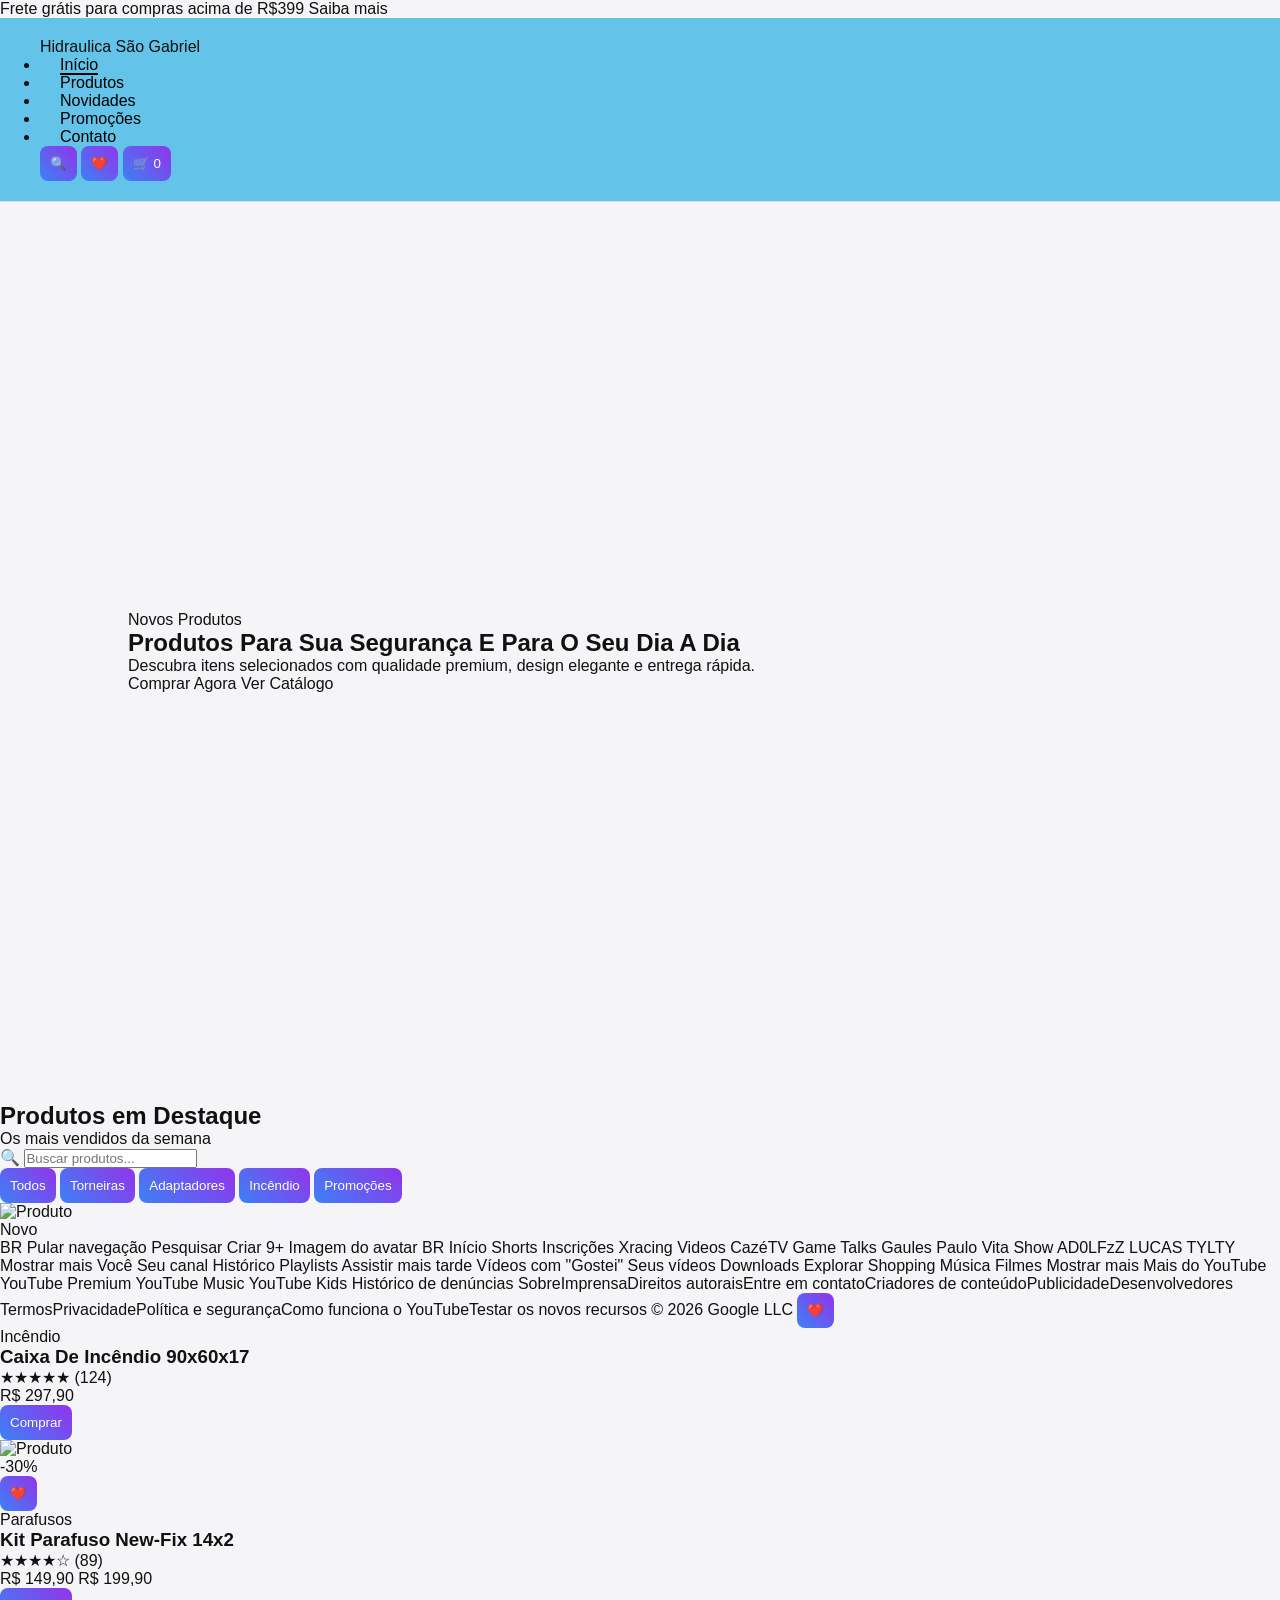
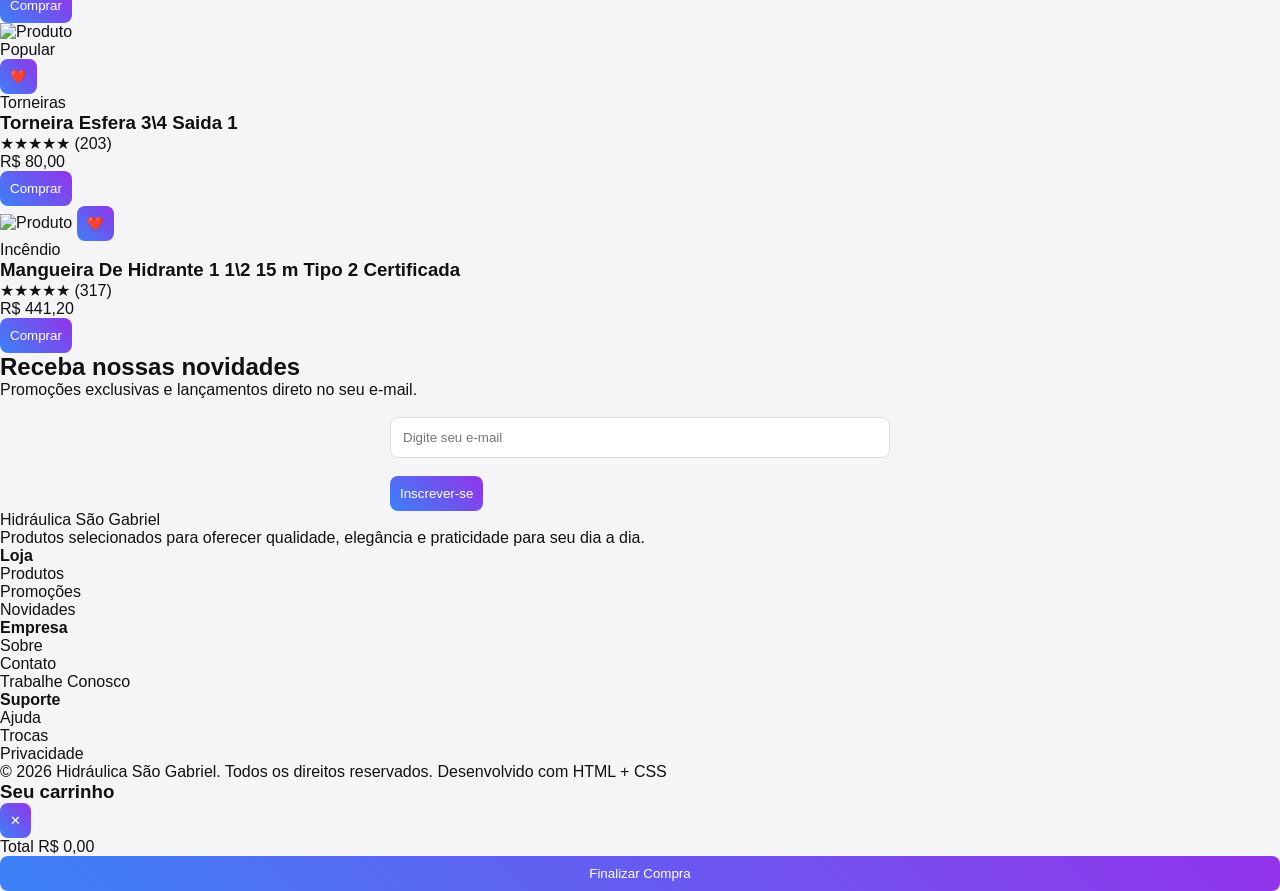
==== commit efe008ac: "Refactor index.html structure and content" ====
--- a/index.html
+++ b/index.html
@@ -66,7 +66,7 @@
                     Comprar Agora
                 </a>
 
-                <a href="#" class="btn btn--ghost btn--lg">
+                <a href="produtos.html" class="btn btn--ghost btn--lg">
                     Ver Catálogo
                 </a>
             </div>
@@ -117,6 +117,62 @@
                                 Novo
                             </span>
                         </div>
+                        
+                        BR
+                        
+                        Pular navegação
+                        Pesquisar
+                        
+                        
+                        
+                        
+                        Criar
+                        
+                        9+
+                        
+                        Imagem do avatar
+                        
+                        BR
+                        Início
+                        Shorts
+                        Inscrições
+                        
+                        Xracing Videos
+                        
+                        CazéTV
+                        
+                        Game Talks
+                        
+                        Gaules
+                        
+                        Paulo Vita Show
+                        
+                        AD0LFzZ
+                        
+                        LUCAS TYLTY
+                        Mostrar mais
+                        Você
+                        Seu canal
+                        Histórico
+                        Playlists
+                        Assistir mais tarde
+                        Vídeos com "Gostei"
+                        Seus vídeos
+                        Downloads
+                        Explorar
+                        Shopping
+                        Música
+                        Filmes
+                        Mostrar mais
+                        Mais do YouTube
+                        YouTube Premium
+                        YouTube Music
+                        YouTube Kids
+                        Histórico de denúncias
+                        SobreImprensaDireitos autoraisEntre em contatoCriadores de conteúdoPublicidadeDesenvolvedores
+                        TermosPrivacidadePolítica e segurançaComo funciona o YouTubeTestar os novos recursos
+                        © 2026 Google LLC
+                        
 
                         <button class="product-card__wishlist">
                             ❤️
@@ -383,7 +439,7 @@
                     </h4>
 
                     <ul class="footer__links">
-                        <li><a href="#">Sobre</a></li>
+                        <li><a href="Sobree.html">Sobre</a></li>
                         <li><a href="#">Contato</a></li>
                         <li><a href="#">Trabalhe Conosco</a></li>
                     </ul>
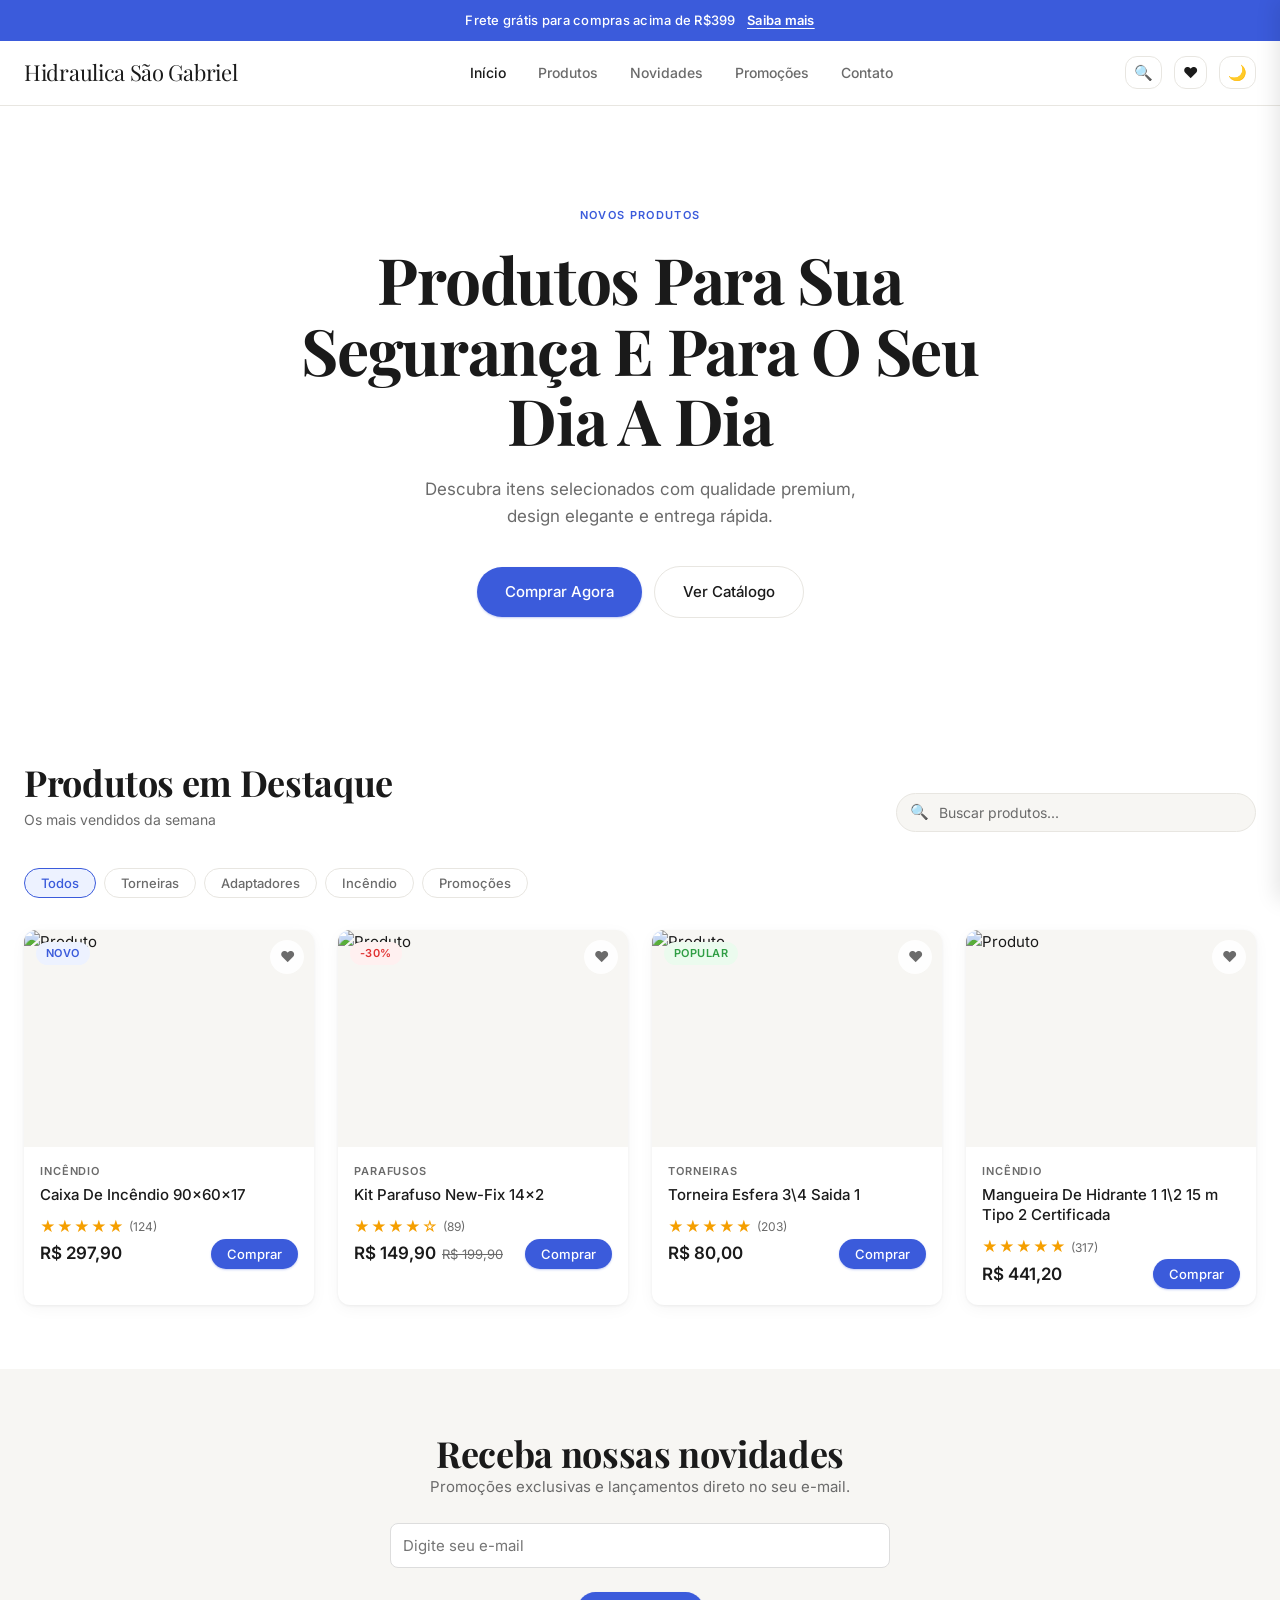
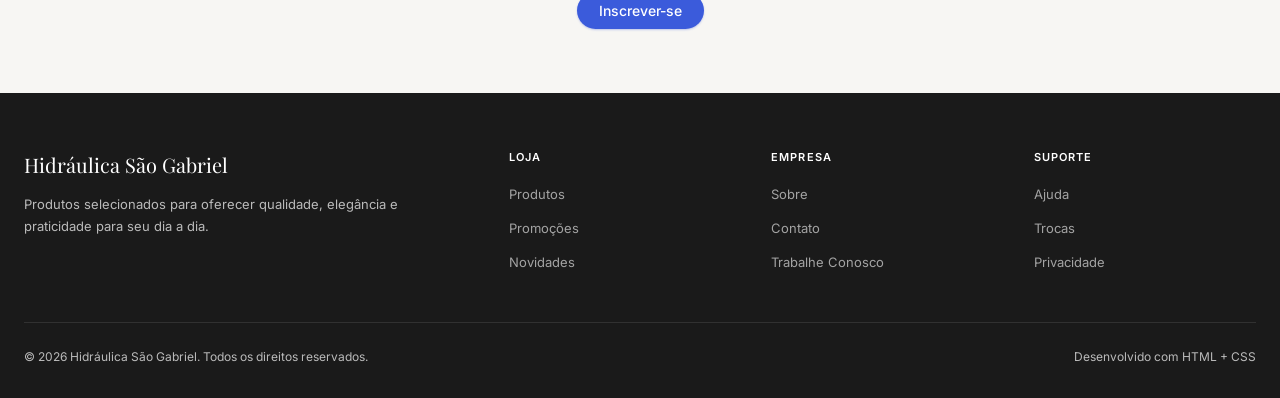
==== commit 62a1936f: "dark mode add dark mode add" ====
--- a/index.html
+++ b/index.html
@@ -33,13 +33,12 @@
             </nav>
 
             <div class="header__actions">
-                <button class="btn--icon">🔍</button>
-                <button class="btn--icon">❤️</button>
-                <button class="btn--icon" id="cart-toggle">
-                    🛒
-                    <span class="cart-count" id="cart-count">0</span>
-                </button>
-            </div>
+    <button class="btn--icon">🔍</button>
+    <button class="btn--icon">❤️</button>
+
+    <button class="btn--icon" id="theme-toggle">
+        🌙
+    </button>
 
         </div>
     </header>
@@ -493,6 +492,26 @@
     </aside>
 
     <script src="cart.js"></script>
+    <script>
+const themeBtn = document.getElementById("theme-toggle");
+
+themeBtn.addEventListener("click", () => {
+    document.body.classList.toggle("dark-mode");
+
+    if(document.body.classList.contains("dark-mode")){
+        themeBtn.textContent = "☀️";
+        localStorage.setItem("theme","dark");
+    }else{
+        themeBtn.textContent = "🌙";
+        localStorage.setItem("theme","light");
+    }
+});
+
+if(localStorage.getItem("theme") === "dark"){
+    document.body.classList.add("dark-mode");
+    themeBtn.textContent = "☀️";
+}
+</script>
 
 </body>
 </html>
--- a/style.css
+++ b/style.css
@@ -1,370 +1,803 @@
-* {
-  margin: 0;
-  padding: 0;
-  box-sizing: border-box;
-  font-family: Arial;
-}
-
+/* =============================================
+   LOJA CLEAN — Design System
+   Fonte: Inter (UI) + Playfair Display (marca)
+   ============================================= */
+
+@import url('https://fonts.googleapis.com/css2?family=Inter:wght@300;400;500;600&family=Playfair+Display:wght@600&display=swap');
+
+/* ── Tokens ─────────────────────────────────── */
+:root {
+  --color-bg:        #FFFFFF;
+  --color-surface:   #F7F6F3;
+  --color-border:    #E8E6E1;
+  --color-text:      #1A1A1A;
+  --color-muted:     #6B6B6B;
+  --color-accent:    #3B5BDB;
+  --color-accent-dk: #2F4AC0;
+  --color-danger:    #E03131;
+  --color-success:   #2F9E44;
+
+  --font-display: 'Playfair Display', Georgia, serif;
+  --font-ui:      'Inter', system-ui, sans-serif;
+
+  --radius-sm:  6px;
+  --radius-md:  12px;
+  --radius-lg:  20px;
+  --radius-pill: 999px;
+
+  --shadow-card:  0 1px 3px rgba(0,0,0,.06), 0 4px 16px rgba(0,0,0,.04);
+  --shadow-hover: 0 4px 12px rgba(0,0,0,.10), 0 12px 32px rgba(0,0,0,.08);
+  --shadow-btn:   0 1px 2px rgba(59,91,219,.30);
+
+  --transition: 200ms cubic-bezier(.4,0,.2,1);
+  --max-width: 1280px;
+}
+
+/* ── Reset leve ─────────────────────────────── */
+*, *::before, *::after { box-sizing: border-box; margin: 0; padding: 0; }
+html { scroll-behavior: smooth; }
 body {
-  background: #f5f5f7;
-  color: #111;
-}
-
-/* HEADER */
+  font-family: var(--font-ui);
+  font-size: 15px;
+  line-height: 1.6;
+  color: var(--color-text);
+  background: var(--color-bg);
+  -webkit-font-smoothing: antialiased;
+}
+img { display: block; max-width: 100%; }
+a { color: inherit; text-decoration: none; }
+button, input, select, textarea {
+  font-family: inherit;
+  font-size: inherit;
+}
+
+/* ── Layout ─────────────────────────────────── */
+.container {
+  width: 100%;
+  max-width: var(--max-width);
+  margin-inline: auto;
+  padding-inline: 24px;
+}
+
+.section {
+  padding-block: 64px;
+}
+
+.section--surface {
+  background: var(--color-surface);
+}
+
+/* ── Header / Nav ───────────────────────────── */
 .header {
-  padding: 20px 40px;
-  background: rgb(99, 195, 233);
-  border-bottom: 1px solid #ddd;
-}
-
-/* SECTION */
-.products {
-  padding: 60px 40px;
+  position: sticky;
+  top: 0;
+  z-index: 100;
+  background: rgba(255,255,255,.92);
+  backdrop-filter: blur(12px);
+  border-bottom: 1px solid var(--color-border);
+}
+
+.header__inner {
+  display: flex;
+  align-items: center;
+  justify-content: space-between;
+  height: 64px;
+}
+
+.header__logo {
+  font-family: var(--font-display);
+  font-size: 22px;
+  letter-spacing: -.3px;
+  color: var(--color-text);
+}
+
+.header__nav {
+  display: flex;
+  align-items: center;
+  gap: 32px;
+  list-style: none;
+}
+
+.header__nav a {
+  font-size: 14px;
+  font-weight: 500;
+  color: var(--color-muted);
+  transition: color var(--transition);
+}
+
+.header__nav a:hover,
+.header__nav a.active {
+  color: var(--color-text);
+}
+
+.header__actions {
+  display: flex;
+  align-items: center;
+  gap: 12px;
+}
+
+/* ── Hero ───────────────────────────────────── */
+.hero {
+  padding-block: 96px 80px;
   text-align: center;
 }
 
-.products h2 {
-  font-size: 32px;
-}
-
-.subtitle {
-  color: #666;
-  margin-top: 10px;
-  margin-bottom: 40px;
-}
-
-/* GRID PERFEITO */
-.grid {
+.hero__eyebrow {
+  display: inline-block;
+  font-size: 11px;
+  font-weight: 600;
+  letter-spacing: .12em;
+  text-transform: uppercase;
+  color: var(--color-accent);
+  margin-bottom: 20px;
+}
+
+.hero__title {
+  font-family: var(--font-display);
+  font-size: clamp(36px, 5vw, 64px);
+  line-height: 1.1;
+  letter-spacing: -.02em;
+  max-width: 700px;
+  margin-inline: auto;
+  margin-bottom: 20px;
+}
+
+.hero__subtitle {
+  font-size: 17px;
+  color: var(--color-muted);
+  max-width: 480px;
+  margin-inline: auto;
+  margin-bottom: 36px;
+}
+
+.hero__actions {
+  display: flex;
+  align-items: center;
+  justify-content: center;
+  gap: 12px;
+  flex-wrap: wrap;
+}
+
+/* ── Botões ─────────────────────────────────── */
+.btn {
+  display: inline-flex;
+  align-items: center;
+  justify-content: center;
+  gap: 8px;
+  padding: 10px 22px;
+  border-radius: var(--radius-pill);
+  font-size: 14px;
+  font-weight: 500;
+  cursor: pointer;
+  border: none;
+  transition: all var(--transition);
+  white-space: nowrap;
+}
+
+.btn--primary {
+  background: var(--color-accent);
+  color: #fff;
+  box-shadow: var(--shadow-btn);
+}
+.btn--primary:hover {
+  background: var(--color-accent-dk);
+  box-shadow: 0 2px 8px rgba(59,91,219,.40);
+  transform: translateY(-1px);
+}
+.btn--primary:active { transform: translateY(0); }
+
+.btn--ghost {
+  background: transparent;
+  color: var(--color-text);
+  border: 1.5px solid var(--color-border);
+}
+.btn--ghost:hover {
+  border-color: var(--color-text);
+  background: var(--color-surface);
+}
+
+.btn--sm { padding: 7px 16px; font-size: 13px; }
+.btn--lg { padding: 13px 28px; font-size: 15px; }
+.btn--icon {
+  padding: 8px;
+  border-radius: var(--radius-md);
+  background: transparent;
+  border: 1.5px solid var(--color-border);
+  color: var(--color-text);
+  cursor: pointer;
+  transition: all var(--transition);
+  line-height: 1;
+}
+.btn--icon:hover { background: var(--color-surface); border-color: var(--color-text); }
+
+/* ── Badge / Tag ────────────────────────────── */
+.badge {
+  display: inline-flex;
+  align-items: center;
+  padding: 3px 10px;
+  border-radius: var(--radius-pill);
+  font-size: 11px;
+  font-weight: 600;
+  letter-spacing: .04em;
+  text-transform: uppercase;
+}
+.badge--new      { background: #EDF2FF; color: var(--color-accent); }
+.badge--sale     { background: #FFF0F0; color: var(--color-danger); }
+.badge--sold-out { background: var(--color-surface); color: var(--color-muted); }
+.badge--success  { background: #EBFBEE; color: var(--color-success); }
+
+/* ── Grid de produtos ───────────────────────── */
+.products-grid {
   display: grid;
-  grid-template-columns: repeat(4, 1fr);
-  gap: 25px;
-}
-
-/* RESPONSIVO */
-@media (max-width: 1100px) {
-  .grid { grid-template-columns: repeat(3, 1fr); }
-}
-@media (max-width: 800px) {
-  .grid { grid-template-columns: repeat(2, 1fr); }
-}
-@media (max-width: 500px) {
-  .grid { grid-template-columns: 1fr; }
-}
-
-/* CARD */
-.card {
-  background: white;
-  border-radius: 15px;
+  grid-template-columns: repeat(auto-fill, minmax(240px, 1fr));
+  gap: 24px;
+}
+
+/* ── Card de produto ────────────────────────── */
+.product-card {
+  background: var(--color-bg);
+  border-radius: var(--radius-md);
   overflow: hidden;
-  display: flex;
-  flex-direction: column;
-  transition: 0.3s;
-}
-
-.card:hover {
-  transform: translateY(-8px);
-}
-
-/* IMAGEM COM PROPORÇÃO PERFEITA */
-.img {
+  box-shadow: var(--shadow-card);
+  transition: box-shadow var(--transition), transform var(--transition);
+  cursor: pointer;
+}
+.product-card:hover {
+  box-shadow: var(--shadow-hover);
+  transform: translateY(-3px);
+}
+
+.product-card__image {
+  aspect-ratio: 4 / 3;
+  background: var(--color-surface);
+  overflow: hidden;
   position: relative;
-  width: 100%;
-  aspect-ratio: 1 / 1; /* 🔥 PADRÃO LOJA */
-  overflow: hidden;
-}
-
-.img img {
+}
+.product-card__image img {
   width: 100%;
   height: 100%;
   object-fit: cover;
-}
-
-/* PREÇO */
-.price {
+  transition: transform 400ms ease;
+}
+.product-card:hover .product-card__image img {
+  transform: scale(1.04);
+}
+
+.product-card__badges {
   position: absolute;
   top: 12px;
-  right: 12px;
-  background: linear-gradient(45deg, #6a5cff, #a855f7);
-  color: white;
-  padding: 5px 10px;
-  border-radius: 15px;
+  left: 12px;
+  display: flex;
+  gap: 6px;
+}
+
+.product-card__wishlist {
+  position: absolute;
+  top: 10px;
+  right: 10px;
+  background: rgba(255,255,255,.85);
+  backdrop-filter: blur(4px);
+  border: none;
+  border-radius: var(--radius-pill);
+  width: 34px;
+  height: 34px;
+  display: flex;
+  align-items: center;
+  justify-content: center;
+  cursor: pointer;
+  color: var(--color-muted);
+  transition: all var(--transition);
+}
+.product-card__wishlist:hover { color: var(--color-danger); }
+
+.product-card__body {
+  padding: 16px;
+}
+
+.product-card__category {
+  font-size: 11px;
+  font-weight: 600;
+  letter-spacing: .08em;
+  text-transform: uppercase;
+  color: var(--color-muted);
+  margin-bottom: 4px;
+}
+
+.product-card__name {
+  font-size: 15px;
+  font-weight: 500;
+  line-height: 1.35;
+  margin-bottom: 10px;
+}
+
+.product-card__footer {
+  display: flex;
+  align-items: center;
+  justify-content: space-between;
+}
+
+.product-card__price {
+  display: flex;
+  align-items: baseline;
+  gap: 6px;
+}
+.product-card__price .current {
+  font-size: 17px;
+  font-weight: 600;
+}
+.product-card__price .original {
+  font-size: 13px;
+  color: var(--color-muted);
+  text-decoration: line-through;
+}
+
+/* ── Cabeçalho de seção ─────────────────────── */
+.section-header {
+  display: flex;
+  align-items: flex-end;
+  justify-content: space-between;
+  margin-bottom: 36px;
+  gap: 16px;
+}
+.section-header__title {
+  font-family: var(--font-display);
+  font-size: clamp(24px, 3vw, 36px);
+  line-height: 1.15;
+  letter-spacing: -.01em;
+}
+.section-header__sub {
+  font-size: 14px;
+  color: var(--color-muted);
+  margin-top: 6px;
+}
+
+/* ── Banner promocional ─────────────────────── */
+.promo-banner {
+  background: var(--color-accent);
+  color: #fff;
+  text-align: center;
+  padding: 10px 24px;
+  font-size: 13px;
+  font-weight: 500;
+  letter-spacing: .02em;
+}
+.promo-banner a {
+  color: #fff;
+  text-decoration: underline;
+  text-underline-offset: 3px;
+  margin-left: 8px;
+  font-weight: 600;
+}
+
+/* ── Filtros / Pills ────────────────────────── */
+.filter-bar {
+  display: flex;
+  align-items: center;
+  gap: 8px;
+  flex-wrap: wrap;
+  margin-bottom: 32px;
+}
+
+.filter-pill {
+  padding: 6px 16px;
+  border-radius: var(--radius-pill);
+  border: 1.5px solid var(--color-border);
+  font-size: 13px;
+  font-weight: 500;
+  cursor: pointer;
+  background: var(--color-bg);
+  color: var(--color-muted);
+  transition: all var(--transition);
+}
+.filter-pill:hover  { border-color: var(--color-text); color: var(--color-text); }
+.filter-pill.active { border-color: var(--color-accent); background: #EDF2FF; color: var(--color-accent); }
+
+/* ── Campo de busca ─────────────────────────── */
+.search-field {
+  position: relative;
+  width: 100%;
+  max-width: 360px;
+}
+.search-field__icon {
+  position: absolute;
+  left: 14px;
+  top: 50%;
+  transform: translateY(-50%);
+  color: var(--color-muted);
+  pointer-events: none;
+}
+.search-field input {
+  width: 100%;
+  padding: 10px 14px 10px 42px;
+  border: 1.5px solid var(--color-border);
+  border-radius: var(--radius-pill);
+  background: var(--color-surface);
+  color: var(--color-text);
+  font-size: 14px;
+  outline: none;
+  transition: border-color var(--transition), background var(--transition);
+}
+.search-field input::placeholder { color: var(--color-muted); }
+.search-field input:focus {
+  border-color: var(--color-accent);
+  background: var(--color-bg);
+}
+
+/* ── Inputs genéricos ───────────────────────── */
+.field { margin-bottom: 20px; }
+.field label {
+  display: block;
+  font-size: 13px;
+  font-weight: 500;
+  margin-bottom: 6px;
+}
+.field input,
+.field select,
+.field textarea {
+  width: 100%;
+  padding: 10px 14px;
+  border: 1.5px solid var(--color-border);
+  border-radius: var(--radius-sm);
+  background: var(--color-bg);
+  color: var(--color-text);
+  font-size: 14px;
+  outline: none;
+  transition: border-color var(--transition);
+}
+.field input:focus,
+.field select:focus,
+.field textarea:focus {
+  border-color: var(--color-accent);
+}
+.field textarea { resize: vertical; min-height: 100px; }
+.field .hint {
   font-size: 12px;
-}
-
-/* INFO */
-.info {
-  padding: 15px;
-  display: flex;
-  flex-direction: column;
-  flex-grow: 1;
-}
-
-.info h3 {
-  font-size: 16px;
-}
-
-.info p {
-  color: #777;
+  color: var(--color-muted);
+  margin-top: 5px;
+}
+.field.has-error input { border-color: var(--color-danger); }
+.field .error-msg { font-size: 12px; color: var(--color-danger); margin-top: 5px; }
+
+/* ── Carrinho / mini-cart ───────────────────── */
+.cart-item {
+  display: flex;
+  align-items: center;
+  gap: 16px;
+  padding-block: 16px;
+  border-bottom: 1px solid var(--color-border);
+}
+.cart-item:last-child { border-bottom: none; }
+
+.cart-item__image {
+  width: 72px;
+  height: 72px;
+  border-radius: var(--radius-sm);
+  background: var(--color-surface);
+  overflow: hidden;
+  flex-shrink: 0;
+}
+.cart-item__image img { width: 100%; height: 100%; object-fit: cover; }
+
+.cart-item__details { flex: 1; min-width: 0; }
+.cart-item__name    { font-weight: 500; font-size: 14px; }
+.cart-item__variant { font-size: 12px; color: var(--color-muted); margin-top: 2px; }
+
+.cart-item__qty {
+  display: flex;
+  align-items: center;
+  gap: 8px;
+  border: 1.5px solid var(--color-border);
+  border-radius: var(--radius-sm);
+  padding: 4px 10px;
+  font-size: 14px;
+  font-weight: 500;
+}
+.cart-item__qty button {
+  background: none;
+  border: none;
+  cursor: pointer;
+  color: var(--color-muted);
+  font-size: 18px;
+  line-height: 1;
+  padding: 0 2px;
+  transition: color var(--transition);
+}
+.cart-item__qty button:hover { color: var(--color-text); }
+
+.cart-item__price { font-weight: 600; white-space: nowrap; }
+
+/* ── Rating / Estrelas ──────────────────────── */
+.rating {
+  display: flex;
+  align-items: center;
+  gap: 4px;
+}
+.rating__stars { color: #F59F00; letter-spacing: 1px; }
+.rating__count { font-size: 12px; color: var(--color-muted); }
+
+/* ── Divider ────────────────────────────────── */
+.divider {
+  height: 1px;
+  background: var(--color-border);
+  margin-block: 40px;
+}
+
+/* ── Footer ─────────────────────────────────── */
+.footer {
+  background: var(--color-text);
+  color: rgba(255,255,255,.7);
+  padding-block: 56px 32px;
+}
+.footer__grid {
+  display: grid;
+  grid-template-columns: 2fr 1fr 1fr 1fr;
+  gap: 40px;
+  margin-bottom: 48px;
+}
+.footer__logo {
+  font-family: var(--font-display);
+  font-size: 20px;
+  color: #fff;
+  margin-bottom: 12px;
+}
+.footer__desc { font-size: 13px; line-height: 1.7; }
+.footer__heading {
+  font-size: 11px;
+  font-weight: 600;
+  letter-spacing: .1em;
+  text-transform: uppercase;
+  color: #fff;
+  margin-bottom: 16px;
+}
+.footer__links { list-style: none; display: flex; flex-direction: column; gap: 10px; }
+.footer__links a {
   font-size: 13px;
-  margin: 10px 0;
-}
-
-/* BOTÃO */
-button {
-  margin-top: auto;
-  padding: 10px;
-  border: none;
-  border-radius: 8px;
-  background: linear-gradient(45deg, #3b82f6, #9333ea);
-  color: white;
-  cursor: pointer;
-}
-a{
-    text-decoration: none;
-    color: #111;
-}
-/* CONTATO */
-
-.contato {
-  padding: 60px 10%;
-  text-align: center;
-}
-
-.contato h2 {
-  font-size: 32px;
-  margin-bottom: 10px;
-}
-
-.contato .sub {
-  color: #777;
-  margin-bottom: 40px;
-}
-
-.container-contato {
-  display: flex;
-  gap: 40px;
-  justify-content: center;
-  align-items: stretch;
-  flex-wrap: wrap;
-}
-
-/* INFO */
-.info {
-  background: #f5f5f5;
-  padding: 30px;
-  border-radius: 15px;
-  width: 300px;
-  text-align: left;
-}
-
-.info h3 {
-  margin-bottom: 20px;
-}
-
-/* FORM */
-.form {
-  display: flex;
-  flex-direction: column;
-  gap: 15px;
-  width: 400px;
-}
-
-.form input,
-.form textarea {
-  padding: 15px;
-  border-radius: 10px;
-  border: 1px solid #ccc;
-  outline: none;
-  font-size: 14px;
-}
-
-.form textarea {
-  height: 120px;
-  resize: none;
-}
-
-.form button {
-  padding: 15px;
-  border: none;
-  border-radius: 10px;
-  background: linear-gradient(90deg, #4facfe, #7b2ff7);
-  color: white;
-  font-weight: bold;
-  cursor: pointer;
-  transition: 0.3s;
-}
-
-.form button:hover {
-  transform: scale(1.05);
-}
-
-/* HEADER AJUSTE */
-header {
-  display: flex;
+  color: rgba(255,255,255,.6);
+  transition: color var(--transition);
+}
+.footer__links a:hover { color: #fff; }
+.footer__bottom {
+  display: flex;
+  align-items: center;
   justify-content: space-between;
-  align-items: center;
-  background: #5aa9c4;
-  padding: 20px 10%;
-}
-
-header nav a {
-  margin-left: 20px;
-  text-decoration: none;
-  color: black;
-  font-weight: 500;
-}
-
-header nav a.active {
-  border-bottom: 2px solid black;
-}
-
-/* RESPONSIVO */
-@media (max-width: 768px) {
-  .container-contato {
+  padding-top: 24px;
+  border-top: 1px solid rgba(255,255,255,.1);
+  font-size: 12px;
+}
+
+/* ── Responsivo ─────────────────────────────── */
+@media (max-width: 900px) {
+  .footer__grid { grid-template-columns: 1fr 1fr; }
+  .header__nav  { display: none; }
+}
+@media (max-width: 600px) {
+  .section { padding-block: 40px; }
+  .hero    { padding-block: 56px 40px; }
+  .footer__grid  { grid-template-columns: 1fr; }
+  .footer__bottom { flex-direction: column; gap: 8px; text-align: center; }
+  .section-header { flex-direction: column; align-items: flex-start; }
+  .products-grid { grid-template-columns: repeat(2, 1fr); gap: 14px; }
+}
+
+/* ── Utilitários ────────────────────────────── */
+.text-center  { text-align: center; }
+.text-muted   { color: var(--color-muted); }
+.font-display { font-family: var(--font-display); }
+.sr-only {
+  position: absolute;
+  width: 1px; height: 1px;
+  padding: 0; margin: -1px;
+  overflow: hidden;
+  clip: rect(0,0,0,0);
+  white-space: nowrap;
+  border: 0;
+}
+
+/* ── Skeleton loader ────────────────────────── */
+@keyframes shimmer {
+  from { background-position: -400px 0; }
+  to   { background-position:  400px 0; }
+}
+.skeleton {
+  background: linear-gradient(90deg,
+    var(--color-surface) 0%,
+    #EDECEA 50%,
+    var(--color-surface) 100%
+  );
+  background-size: 800px 100%;
+  animation: shimmer 1.4s infinite linear;
+  border-radius: var(--radius-sm);
+}
+/* ============================================
+   Carrinho de compras — sidebar
+   Adicione este conteúdo ao final do seu style.css
+   ============================================ */
+
+/* Badge de contagem no ícone do carrinho */
+.btn--icon {
+    position: relative;
+}
+
+.cart-count {
+    position: absolute;
+    top: -6px;
+    right: -6px;
+    background: #e53935;
+    color: #fff;
+    font-size: 11px;
+    font-weight: 700;
+    line-height: 1;
+    padding: 3px 6px;
+    border-radius: 999px;
+    min-width: 18px;
+    text-align: center;
+}
+
+/* Fundo escurecido ao abrir o carrinho */
+.cart-overlay {
+    position: fixed;
+    inset: 0;
+    background: rgba(0, 0, 0, 0.45);
+    opacity: 0;
+    visibility: hidden;
+    transition: opacity 0.25s ease;
+    z-index: 998;
+}
+
+.cart-overlay.active {
+    opacity: 1;
+    visibility: visible;
+}
+
+/* Painel lateral do carrinho */
+.cart-sidebar {
+    position: fixed;
+    top: 0;
+    right: 0;
+    height: 100%;
+    width: min(380px, 100%);
+    background: #fff;
+    display: flex;
     flex-direction: column;
+    transform: translateX(100%);
+    transition: transform 0.3s ease;
+    z-index: 999;
+    box-shadow: -4px 0 20px rgba(0, 0, 0, 0.1);
+}
+
+.cart-sidebar.active {
+    transform: translateX(0);
+}
+
+.cart-sidebar__header {
+    display: flex;
     align-items: center;
-  }
-
-  .form {
-    width: 100%;
-  }
-}
-/* SOBRE */
-
-.sobre {
-  padding: 60px 10%;
-}
-
-.sobre-container {
-  display: flex;
-  align-items: center;
-  gap: 50px;
-  flex-wrap: wrap;
-}
-
-/* TEXTO */
-.sobre-texto {
-  flex: 1;
-}
-
-.sobre-texto h2 {
-  font-size: 34px;
-  margin-bottom: 20px;
-}
-
-.sobre-texto p {
-  margin-bottom: 15px;
-  color: #555;
-  line-height: 1.6;
-}
-
-/* DESTAQUES */
-.sobre-destaques {
-  display: flex;
-  gap: 30px;
-  margin-top: 30px;
-}
-
-.sobre-destaques div {
-  background: #f5f5f5;
-  padding: 20px;
-  border-radius: 12px;
-  text-align: center;
-}
-
-.sobre-destaques h3 {
-  color: #2a89dd;
-  font-size: 20px;
-}
-
-/* IMAGEM */
-.sobre-img {
-  flex: 1;
-}
-
-.sobre-img img {
-  width: 100%;
-  border-radius: 20px;
-}
-
-/* RESPONSIVO */
-@media (max-width: 768px) {
-  .sobre-container {
+    justify-content: space-between;
+    padding: 20px;
+    border-bottom: 1px solid #eee;
+}
+
+.cart-sidebar__header h3 {
+    margin: 0;
+    font-size: 18px;
+}
+
+.cart-close {
+    background: none;
+    border: none;
+    font-size: 20px;
+    cursor: pointer;
+    line-height: 1;
+    color: #888;
+}
+
+.cart-close:hover {
+    color: #333;
+}
+
+/* Lista de itens */
+.cart-sidebar__items {
+    flex: 1;
+    overflow-y: auto;
+    padding: 12px 20px;
+}
+
+.cart-item {
+    display: flex;
+    gap: 12px;
+    padding: 12px 0;
+    border-bottom: 1px solid #f2f2f2;
+}
+
+.cart-item__img {
+    width: 60px;
+    height: 60px;
+    object-fit: cover;
+    border-radius: 8px;
+    flex-shrink: 0;
+}
+
+.cart-item__info {
+    flex: 1;
+    display: flex;
     flex-direction: column;
-  }
-
-  .sobre-destaques {
-    flex-direction: column;
-  }
-}
-/* HERO APPLE STYLE */
-
-.hero {
-  height: 100vh;
-  display: flex;
-  align-items: center;
-  justify-content: space-between;
-  padding: 0 10%;
-  background: #f5f5f7;
-}
-
-/* TEXTO */
-.hero-text {
-  max-width: 500px;
-}
-
-.hero-text h1 {
-  font-size: 48px;
-  font-weight: 600;
-  margin-bottom: 10px;
-}
-
-.hero-text .sub {
-  font-size: 20px;
-  color: #777;
-  margin-bottom: 20px;
-}
-
-.hero-text p {
-  color: #555;
-  line-height: 1.6;
-  margin-bottom: 25px;
-}
-
-.hero-text button {
-  padding: 14px 28px;
-  border: none;
-  border-radius: 30px;
-  background: black;
-  color: white;
-  cursor: pointer;
-  transition: 0.3s;
-}
-
-.hero-text button:hover {
-  opacity: 0.8;
-}
-
-/* IMAGEM */
-.hero-img {
-  width: 50%;
-  height: 80%;
-  background: url("img/conexao.png") no-repeat center;
-  background-size: contain;
-}
-
-/* RESPONSIVO */
-@media (max-width: 900px) {
-  .hero {
-    flex-direction: column;
+    gap: 4px;
+}
+
+.cart-item__name {
+    font-size: 13px;
+    font-weight: 600;
+    line-height: 1.3;
+}
+
+.cart-item__price {
+    font-size: 13px;
+    color: #666;
+}
+
+.cart-item__controls {
+    display: flex;
+    align-items: center;
+    gap: 8px;
+    margin-top: 4px;
+}
+
+.cart-item__qty-btn {
+    width: 24px;
+    height: 24px;
+    border: 1px solid #ddd;
+    background: #fff;
+    border-radius: 6px;
+    cursor: pointer;
+    font-size: 14px;
+    line-height: 1;
+    display: flex;
+    align-items: center;
+    justify-content: center;
+}
+
+.cart-item__qty-btn:hover {
+    background: #f5f5f5;
+}
+
+.cart-item__qty {
+    font-size: 13px;
+    font-weight: 600;
+    min-width: 20px;
     text-align: center;
-    height: auto;
-    padding: 50px 20px;
-  }
-
-  .hero-img {
-    width: 100%;
-    height: 300px;
-    margin-top: 30px;
-  }
-}
+}
+
+.cart-item__remove {
+    background: none;
+    border: none;
+    color: #e53935;
+    font-size: 12px;
+    cursor: pointer;
+    margin-left: auto;
+}
+
+.cart-item__remove:hover {
+    text-decoration: underline;
+}
+
+/* Estado vazio */
+.cart-empty {
+    text-align: center;
+    color: #999;
+    padding: 40px 20px;
+    font-size: 14px;
+}
+
+/* Rodapé com total */
+.cart-sidebar__footer {
+    padding: 20px;
+    border-top: 1px solid #eee;
+}
+
+.cart-total {
+    display: flex;
+    justify-content: space-between;
+    font-size: 16px;
+    font-weight: 700;
+    margin-bottom: 14px;
+}
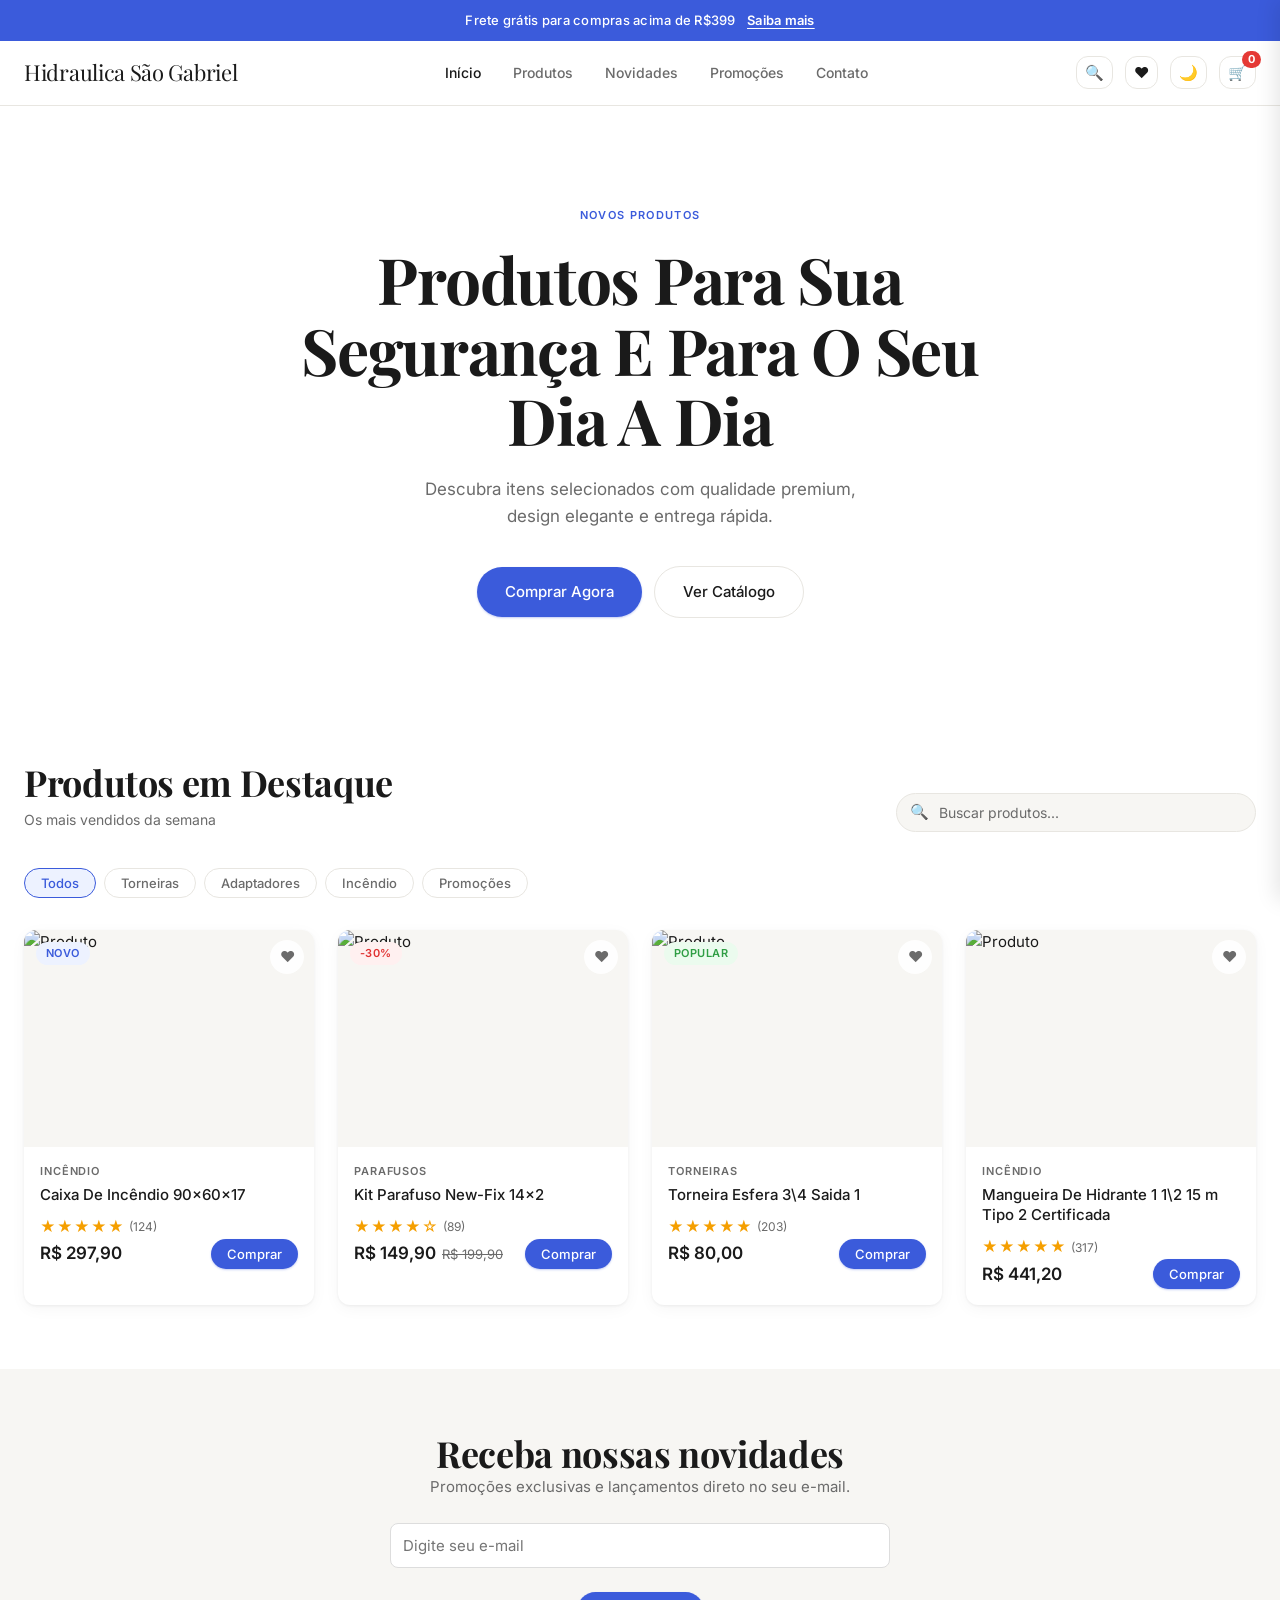
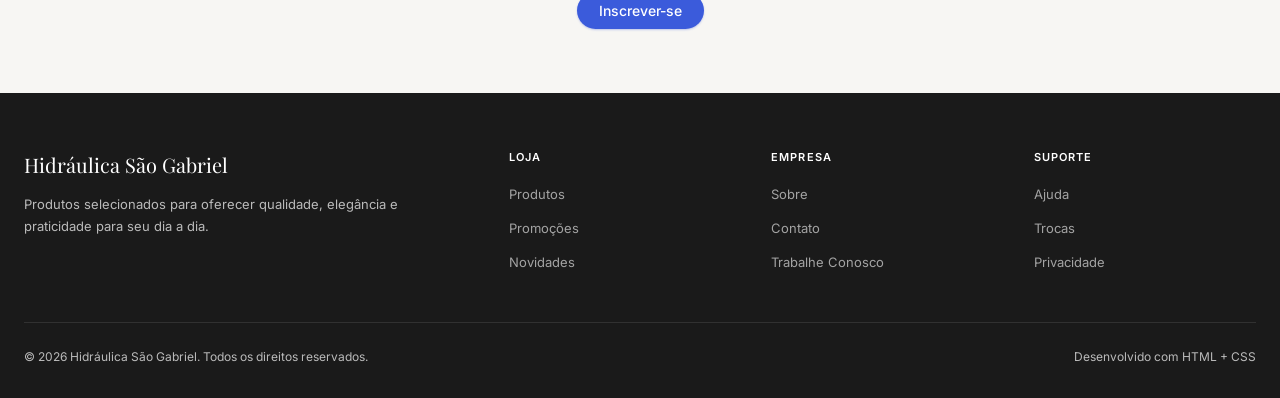
==== commit 32a1fea5: "fixed html agora o dark mode funciona 100%" ====
--- a/index.html
+++ b/index.html
@@ -33,12 +33,18 @@
             </nav>
 
             <div class="header__actions">
-    <button class="btn--icon">🔍</button>
-    <button class="btn--icon">❤️</button>
-
-    <button class="btn--icon" id="theme-toggle">
-        🌙
-    </button>
+                <button class="btn--icon">🔍</button>
+                <button class="btn--icon">❤️</button>
+
+                <button class="btn--icon" id="theme-toggle">
+                    🌙
+                </button>
+
+                <button class="btn--icon" id="cart-toggle">
+                    🛒
+                    <span class="cart-count" id="cart-count">0</span>
+                </button>
+            </div>
 
         </div>
     </header>
@@ -116,62 +122,6 @@
                                 Novo
                             </span>
                         </div>
-                        
-                        BR
-                        
-                        Pular navegação
-                        Pesquisar
-                        
-                        
-                        
-                        
-                        Criar
-                        
-                        9+
-                        
-                        Imagem do avatar
-                        
-                        BR
-                        Início
-                        Shorts
-                        Inscrições
-                        
-                        Xracing Videos
-                        
-                        CazéTV
-                        
-                        Game Talks
-                        
-                        Gaules
-                        
-                        Paulo Vita Show
-                        
-                        AD0LFzZ
-                        
-                        LUCAS TYLTY
-                        Mostrar mais
-                        Você
-                        Seu canal
-                        Histórico
-                        Playlists
-                        Assistir mais tarde
-                        Vídeos com "Gostei"
-                        Seus vídeos
-                        Downloads
-                        Explorar
-                        Shopping
-                        Música
-                        Filmes
-                        Mostrar mais
-                        Mais do YouTube
-                        YouTube Premium
-                        YouTube Music
-                        YouTube Kids
-                        Histórico de denúncias
-                        SobreImprensaDireitos autoraisEntre em contatoCriadores de conteúdoPublicidadeDesenvolvedores
-                        TermosPrivacidadePolítica e segurançaComo funciona o YouTubeTestar os novos recursos
-                        © 2026 Google LLC
-                        
 
                         <button class="product-card__wishlist">
                             ❤️
@@ -438,7 +388,7 @@
                     </h4>
 
                     <ul class="footer__links">
-                        <li><a href="Sobree.html">Sobre</a></li>
+                        <li><a href="sobre.html">Sobre</a></li>
                         <li><a href="#">Contato</a></li>
                         <li><a href="#">Trabalhe Conosco</a></li>
                     </ul>
@@ -493,25 +443,25 @@
 
     <script src="cart.js"></script>
     <script>
-const themeBtn = document.getElementById("theme-toggle");
-
-themeBtn.addEventListener("click", () => {
-    document.body.classList.toggle("dark-mode");
-
-    if(document.body.classList.contains("dark-mode")){
+    const themeBtn = document.getElementById("theme-toggle");
+
+    themeBtn.addEventListener("click", () => {
+        document.body.classList.toggle("dark-mode");
+
+        if (document.body.classList.contains("dark-mode")) {
+            themeBtn.textContent = "☀️";
+            localStorage.setItem("theme", "dark");
+        } else {
+            themeBtn.textContent = "🌙";
+            localStorage.setItem("theme", "light");
+        }
+    });
+
+    if (localStorage.getItem("theme") === "dark") {
+        document.body.classList.add("dark-mode");
         themeBtn.textContent = "☀️";
-        localStorage.setItem("theme","dark");
-    }else{
-        themeBtn.textContent = "🌙";
-        localStorage.setItem("theme","light");
     }
-});
-
-if(localStorage.getItem("theme") === "dark"){
-    document.body.classList.add("dark-mode");
-    themeBtn.textContent = "☀️";
-}
-</script>
+    </script>
 
 </body>
 </html>
--- a/style.css
+++ b/style.css
@@ -117,10 +117,13 @@
 }
 
 /* ── Hero ───────────────────────────────────── */
-.hero {
-  padding-block: 96px 80px;
-  text-align: center;
-}
+  .hero {
+    padding-block: 96px 80px;
+    text-align: center;
+    position: relative;
+    background: var(--color-bg);
+}
+
 
 .hero__eyebrow {
   display: inline-block;
@@ -199,6 +202,7 @@
 .btn--sm { padding: 7px 16px; font-size: 13px; }
 .btn--lg { padding: 13px 28px; font-size: 15px; }
 .btn--icon {
+  position: relative;
   padding: 8px;
   border-radius: var(--radius-md);
   background: transparent;
@@ -458,54 +462,6 @@
 .field.has-error input { border-color: var(--color-danger); }
 .field .error-msg { font-size: 12px; color: var(--color-danger); margin-top: 5px; }
 
-/* ── Carrinho / mini-cart ───────────────────── */
-.cart-item {
-  display: flex;
-  align-items: center;
-  gap: 16px;
-  padding-block: 16px;
-  border-bottom: 1px solid var(--color-border);
-}
-.cart-item:last-child { border-bottom: none; }
-
-.cart-item__image {
-  width: 72px;
-  height: 72px;
-  border-radius: var(--radius-sm);
-  background: var(--color-surface);
-  overflow: hidden;
-  flex-shrink: 0;
-}
-.cart-item__image img { width: 100%; height: 100%; object-fit: cover; }
-
-.cart-item__details { flex: 1; min-width: 0; }
-.cart-item__name    { font-weight: 500; font-size: 14px; }
-.cart-item__variant { font-size: 12px; color: var(--color-muted); margin-top: 2px; }
-
-.cart-item__qty {
-  display: flex;
-  align-items: center;
-  gap: 8px;
-  border: 1.5px solid var(--color-border);
-  border-radius: var(--radius-sm);
-  padding: 4px 10px;
-  font-size: 14px;
-  font-weight: 500;
-}
-.cart-item__qty button {
-  background: none;
-  border: none;
-  cursor: pointer;
-  color: var(--color-muted);
-  font-size: 18px;
-  line-height: 1;
-  padding: 0 2px;
-  transition: color var(--transition);
-}
-.cart-item__qty button:hover { color: var(--color-text); }
-
-.cart-item__price { font-weight: 600; white-space: nowrap; }
-
 /* ── Rating / Estrelas ──────────────────────── */
 .rating {
   display: flex;
@@ -608,15 +564,10 @@
   animation: shimmer 1.4s infinite linear;
   border-radius: var(--radius-sm);
 }
-/* ============================================
+
+/* =============================================
    Carrinho de compras — sidebar
-   Adicione este conteúdo ao final do seu style.css
-   ============================================ */
-
-/* Badge de contagem no ícone do carrinho */
-.btn--icon {
-    position: relative;
-}
+   ============================================= */
 
 .cart-count {
     position: absolute;
@@ -633,7 +584,6 @@
     text-align: center;
 }
 
-/* Fundo escurecido ao abrir o carrinho */
 .cart-overlay {
     position: fixed;
     inset: 0;
@@ -649,7 +599,6 @@
     visibility: visible;
 }
 
-/* Painel lateral do carrinho */
 .cart-sidebar {
     position: fixed;
     top: 0;
@@ -695,7 +644,6 @@
     color: #333;
 }
 
-/* Lista de itens */
 .cart-sidebar__items {
     flex: 1;
     overflow-y: auto;
@@ -708,6 +656,7 @@
     padding: 12px 0;
     border-bottom: 1px solid #f2f2f2;
 }
+.cart-item:last-child { border-bottom: none; }
 
 .cart-item__img {
     width: 60px;
@@ -780,7 +729,6 @@
     text-decoration: underline;
 }
 
-/* Estado vazio */
 .cart-empty {
     text-align: center;
     color: #999;
@@ -788,7 +736,6 @@
     font-size: 14px;
 }
 
-/* Rodapé com total */
 .cart-sidebar__footer {
     padding: 20px;
     border-top: 1px solid #eee;
@@ -801,3 +748,107 @@
     font-weight: 700;
     margin-bottom: 14px;
 }
+
+/* =============================================
+   DARK MODE
+   ============================================= */
+
+body.dark-mode {
+    --color-bg: #121212;
+    --color-surface: #1e1e1e;
+    --color-border: #333;
+    --color-text: #f5f5f5;
+    --color-muted: #b0b0b0;
+    --color-accent: #4c6fff;
+    --color-accent-dk: #3557e6;
+}
+
+body.dark-mode {
+    background: var(--color-bg);
+    color: var(--color-text);
+}
+
+body.dark-mode .header {
+    background: rgba(18,18,18,.95);
+    border-bottom: 1px solid var(--color-border);
+}
+
+body.dark-mode .product-card,
+body.dark-mode .cart-sidebar {
+    background: var(--color-surface);
+}
+
+body.dark-mode .product-card__category,
+body.dark-mode .section-header__sub,
+body.dark-mode .text-muted {
+    color: var(--color-muted);
+}
+
+body.dark-mode .search-field input {
+    background: #2a2a2a;
+    color: white;
+    border-color: #444;
+}
+
+body.dark-mode .search-field input::placeholder {
+    color: #999;
+}
+
+body.dark-mode .btn--ghost {
+    color: white;
+    border-color: #555;
+}
+
+body.dark-mode .btn--ghost:hover {
+    background: #2a2a2a;
+}
+
+body.dark-mode .section--surface {
+    background: #1a1a1a;
+}
+
+body.dark-mode .product-card__wishlist {
+    background: rgba(40,40,40,.9);
+    color: white;
+}
+
+body.dark-mode .filter-pill {
+    background: #1e1e1e;
+    color: #ccc;
+    border-color: #444;
+}
+
+body.dark-mode .filter-pill.active {
+    background: #243b73;
+    color: white;
+    border-color: #4c6fff;
+}
+
+body.dark-mode .cart-sidebar__header,
+body.dark-mode .cart-sidebar__footer {
+    border-color: #333;
+}
+
+body.dark-mode .footer {
+    background: #0a0a0a;
+}
+
+body.dark-mode .footer__links a {
+    color: rgba(255,255,255,.7);
+}
+
+body.dark-mode .footer__links a:hover {
+    color: white;
+}
+
+body.dark-mode .field input,
+body.dark-mode .field textarea,
+body.dark-mode .field select {
+    background: #2a2a2a;
+    color: white;
+    border-color: #444;
+}
+
+body.dark-mode .promo-banner {
+    background: #243b73;
+}
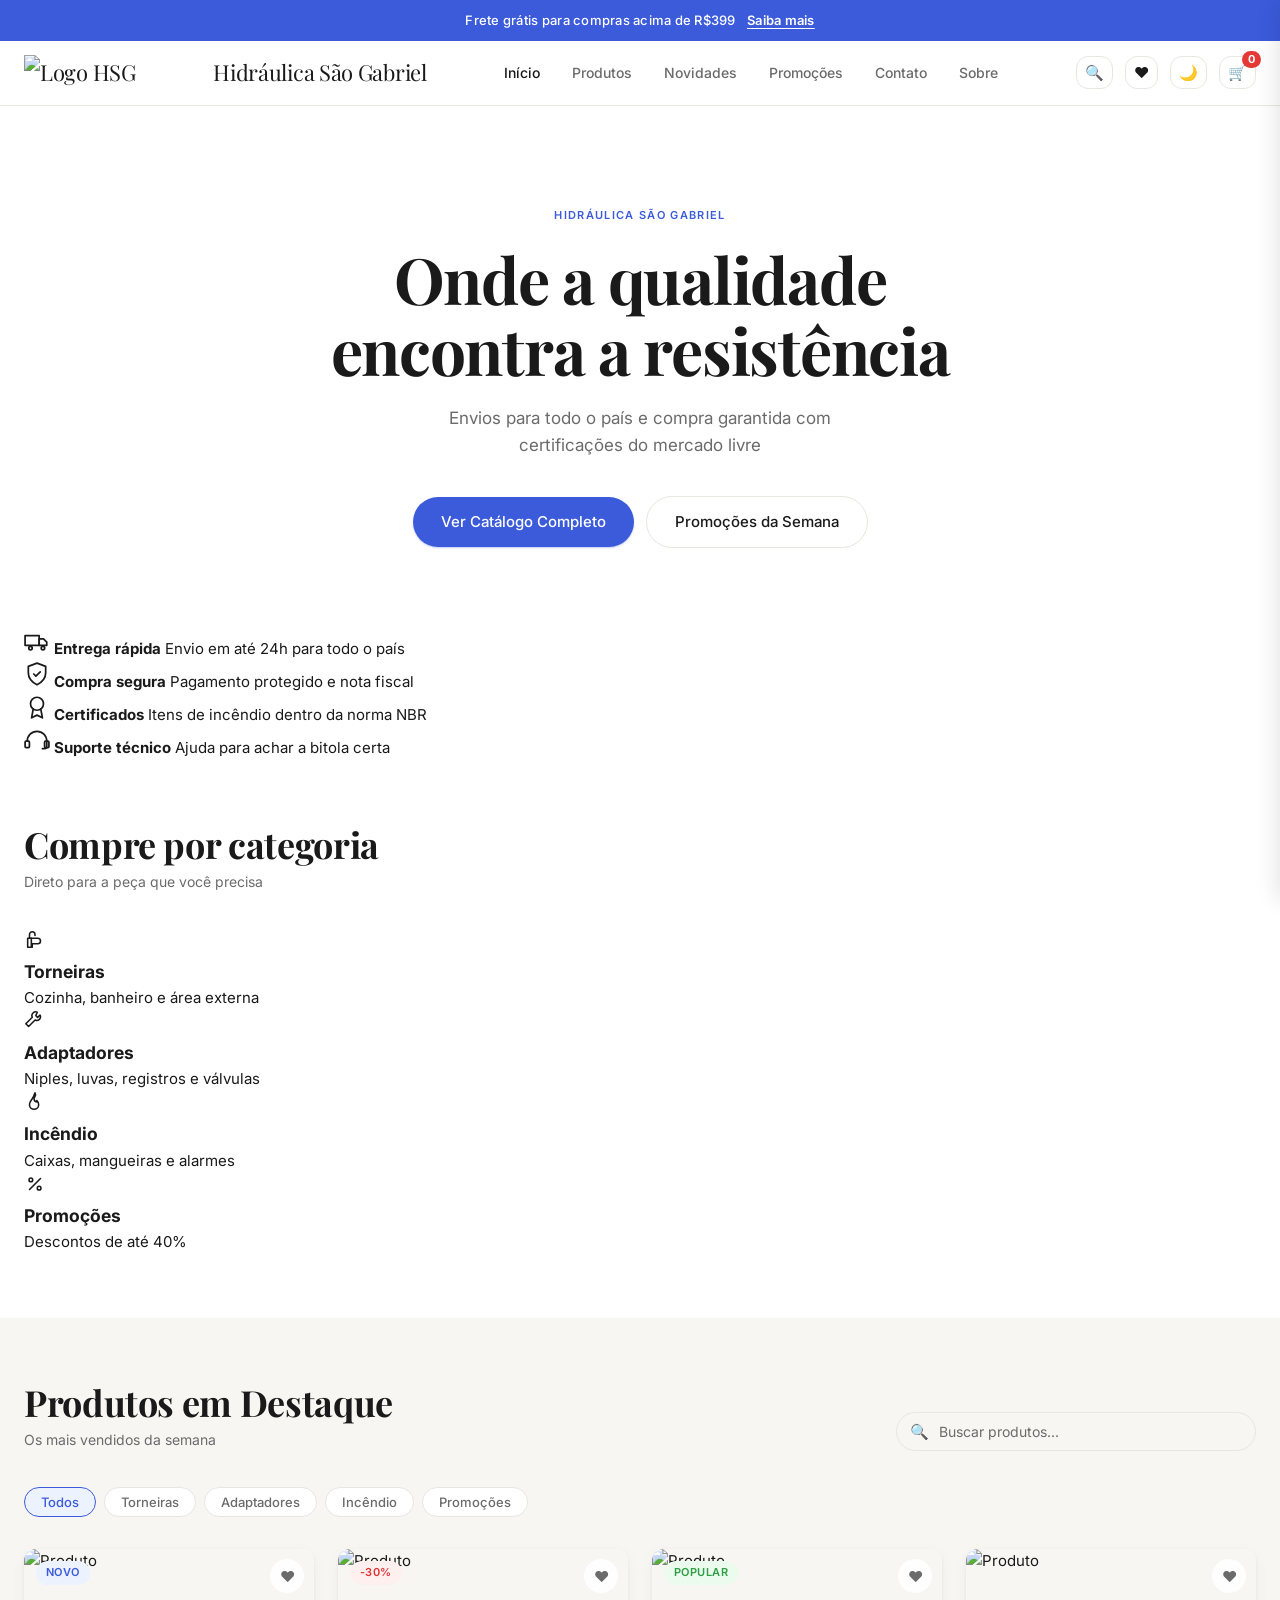
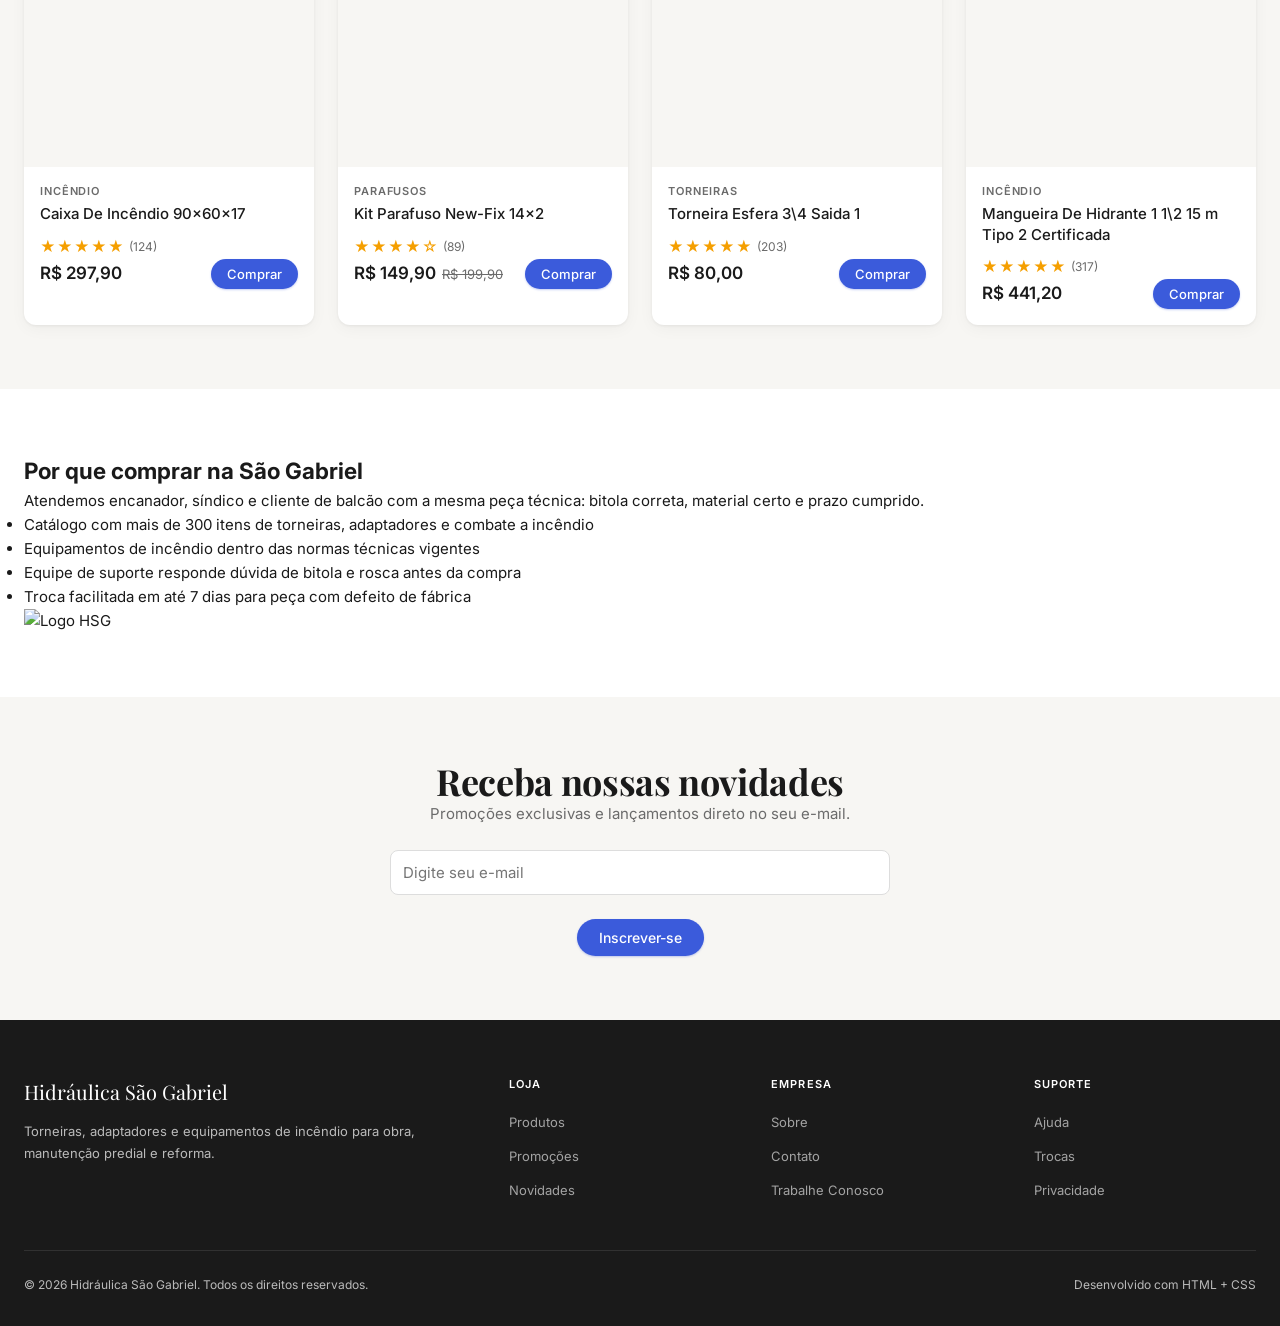
==== commit f55bac6d: "add image ,logo and more a" ====
--- a/index.html
+++ b/index.html
@@ -3,7 +3,7 @@
 <head>
     <meta charset="UTF-8">
     <meta name="viewport" content="width=device-width, initial-scale=1.0">
-    <title>Hidráulica São Gabriel</title>
+    <title>Hidráulica São Gabriel — Torneiras, Adaptadores e Equipamentos de Incêndio</title>
     <link rel="stylesheet" href="style.css">
 </head>
 <body>
@@ -18,17 +18,22 @@
     <header class="header">
         <div class="container header__inner">
 
-            <a href="#" class="header__logo">
-                Hidraulica São Gabriel
+            <a href="index.html" class="header__logo">
+     <img src="img/logo-hsg.png" alt="Logo HSG">
+     </a>
+
+            <a href="index.html" class="header__logo">
+                Hidráulica São Gabriel
             </a>
 
             <nav>
                 <ul class="header__nav">
-                    <li><a href="#" class="active">Início</a></li>
+                    <li><a href="index.html" class="active">Início</a></li>
                     <li><a href="produtos.html">Produtos</a></li>
-                    <li><a href="#">Novidades</a></li>
-                    <li><a href="#">Promoções</a></li>
+                    <li><a href="novidades.html">Novidades</a></li>
+                    <li><a href="promocoes.html">Promoções</a></li>
                     <li><a href="contato.html">Contato</a></li>
+                    <li><a href="Sobree.html">Sobre</a></li>
                 </ul>
             </nav>
 
@@ -54,33 +59,154 @@
         <div class="container">
 
             <span class="hero__eyebrow">
-                Novos Produtos
+                Hidráulica São Gabriel
             </span>
 
             <h1 class="hero__title">
-                Produtos Para Sua Segurança E Para O Seu Dia A Dia
+                Onde a qualidade encontra a resistência
             </h1>
 
             <p class="hero__subtitle">
-                Descubra itens selecionados com qualidade premium,
-                design elegante e entrega rápida.
+                Envios para todo o país e compra garantida com certificações do mercado livre 
             </p>
 
             <div class="hero__actions">
-                <a href="#" class="btn btn--primary btn--lg">
-                    Comprar Agora
+                <a href="produtos.html" class="btn btn--primary btn--lg">
+                    Ver Catálogo Completo
                 </a>
 
-                <a href="produtos.html" class="btn btn--ghost btn--lg">
-                    Ver Catálogo
+                <a href="promocoes.html" class="btn btn--ghost btn--lg">
+                    Promoções da Semana
                 </a>
             </div>
 
         </div>
     </section>
 
+    <!-- Faixa de confiança -->
+    <section class="trust-bar">
+        <div class="container trust-bar__grid">
+
+            <div class="trust-bar__item">
+                <svg width="26" height="26" viewBox="0 0 24 24" fill="none" stroke="currentColor" stroke-width="1.6" stroke-linecap="round" stroke-linejoin="round">
+                    <rect x="1" y="7" width="13" height="9"></rect>
+                    <path d="M14 10h4l3 3v3h-7z"></path>
+                    <circle cx="6" cy="18.5" r="1.6"></circle>
+                    <circle cx="17.5" cy="18.5" r="1.6"></circle>
+                </svg>
+                <span>
+                    <strong>Entrega rápida</strong>
+                    Envio em até 24h para todo o país
+                </span>
+            </div>
+
+            <div class="trust-bar__item">
+                <svg width="26" height="26" viewBox="0 0 24 24" fill="none" stroke="currentColor" stroke-width="1.6" stroke-linecap="round" stroke-linejoin="round">
+                    <path d="M12 2l8 3v6c0 5-3.5 8.5-8 11-4.5-2.5-8-6-8-11V5z"></path>
+                    <path d="M9 12l2 2 4-4"></path>
+                </svg>
+                <span>
+                    <strong>Compra segura</strong>
+                    Pagamento protegido e nota fiscal
+                </span>
+            </div>
+
+            <div class="trust-bar__item">
+                <svg width="26" height="26" viewBox="0 0 24 24" fill="none" stroke="currentColor" stroke-width="1.6" stroke-linecap="round" stroke-linejoin="round">
+                    <circle cx="12" cy="9" r="6"></circle>
+                    <path d="M8.5 14L7 22l5-2.5L17 22l-1.5-8"></path>
+                </svg>
+                <span>
+                    <strong>Certificados</strong>
+                    Itens de incêndio dentro da norma NBR
+                </span>
+            </div>
+
+            <div class="trust-bar__item">
+                <svg width="26" height="26" viewBox="0 0 24 24" fill="none" stroke="currentColor" stroke-width="1.6" stroke-linecap="round" stroke-linejoin="round">
+                    <path d="M3 13a9 9 0 0 1 18 0"></path>
+                    <path d="M21 13v5a2 2 0 0 1-2 2h-2"></path>
+                    <rect x="1" y="13" width="4" height="6" rx="1"></rect>
+                    <rect x="19" y="13" width="4" height="6" rx="1"></rect>
+                </svg>
+                <span>
+                    <strong>Suporte técnico</strong>
+                    Ajuda para achar a bitola certa
+                </span>
+            </div>
+
+        </div>
+    </section>
+
+    <!-- Categorias -->
+    <section class="section">
+        <div class="container">
+
+            <div class="section-header">
+                <div>
+                    <h2 class="section-header__title">
+                        Compre por categoria
+                    </h2>
+                    <p class="section-header__sub">
+                        Direto para a peça que você precisa
+                    </p>
+                </div>
+            </div>
+
+            <div class="categories-grid">
+
+                <a href="produtos.html" class="category-card">
+                    <span class="category-card__icon">
+                        <svg width="22" height="22" viewBox="0 0 24 24" fill="none" stroke="currentColor" stroke-width="1.7" stroke-linecap="round" stroke-linejoin="round">
+                            <path d="M6 10V6a3 3 0 0 1 6 0v1"></path>
+                            <path d="M6 10h9a3 3 0 0 1 3 3v0a3 3 0 0 1-3 3H9"></path>
+                            <path d="M9 16v4"></path>
+                            <path d="M4 10h4v10H4z"></path>
+                        </svg>
+                    </span>
+                    <h3 class="category-card__name">Torneiras</h3>
+                    <p class="category-card__count">Cozinha, banheiro e área externa</p>
+                </a>
+
+                <a href="produtos.html" class="category-card">
+                    <span class="category-card__icon">
+                        <svg width="22" height="22" viewBox="0 0 24 24" fill="none" stroke="currentColor" stroke-width="1.7" stroke-linecap="round" stroke-linejoin="round">
+                            <path d="M14.5 2.5a4 4 0 0 0-5.4 5.4L2 15l3 3 7.1-7.1a4 4 0 0 0 5.4-5.4l-2.6 2.6-2-2z"></path>
+                        </svg>
+                    </span>
+                    <h3 class="category-card__name">Adaptadores</h3>
+                    <p class="category-card__count">Niples, luvas, registros e válvulas</p>
+                </a>
+
+                <a href="produtos.html" class="category-card">
+                    <span class="category-card__icon">
+                        <svg width="22" height="22" viewBox="0 0 24 24" fill="none" stroke="currentColor" stroke-width="1.7" stroke-linecap="round" stroke-linejoin="round">
+                            <path d="M12 2c2 3-1 4-1 6.5A3.5 3.5 0 0 0 14.5 12c0-1-.5-1.5-.5-1.5 1.5 1 2 3 2 4.5a5 5 0 0 1-10 0c0-3 1.5-4.5 3-6.5s2-3.5 3-6.5z"></path>
+                        </svg>
+                    </span>
+                    <h3 class="category-card__name">Incêndio</h3>
+                    <p class="category-card__count">Caixas, mangueiras e alarmes</p>
+                </a>
+
+                <a href="promocoes.html" class="category-card">
+                    <span class="category-card__icon">
+                        <svg width="22" height="22" viewBox="0 0 24 24" fill="none" stroke="currentColor" stroke-width="1.7" stroke-linecap="round" stroke-linejoin="round">
+                            <circle cx="7.5" cy="7.5" r="2"></circle>
+                            <circle cx="16.5" cy="16.5" r="2"></circle>
+                            <path d="M18 6L6 18"></path>
+                        </svg>
+                    </span>
+                    <h3 class="category-card__name">Promoções</h3>
+                    <p class="category-card__count">Descontos de até 40%</p>
+                </a>
+
+            </div>
+
+        </div>
+    </section>
+
     <!-- Produtos -->
-    <section class="section">
+    <section class="section section--surface">
         <div class="container">
 
             <div class="section-header">
@@ -321,6 +447,34 @@
 
         </div>
     </section>
+
+    <!-- Diferenciais -->
+<section class="section">
+    <div class="container about-strip">
+
+        <div>
+            <h2 class="about-strip__title">Por que comprar na São Gabriel</h2>
+            <p class="about-strip__text">
+                Atendemos encanador, síndico e cliente de balcão com a
+                mesma peça técnica: bitola correta, material certo e
+                prazo cumprido.
+            </p>
+
+            <ul class="about-strip__list">
+                <li>Catálogo com mais de 300 itens de torneiras, adaptadores e combate a incêndio</li>
+                <li>Equipamentos de incêndio dentro das normas técnicas vigentes</li>
+                <li>Equipe de suporte responde dúvida de bitola e rosca antes da compra</li>
+                <li>Troca facilitada em até 7 dias para peça com defeito de fábrica</li>
+            </ul>
+        </div>
+
+        <div class="about-strip__panel" style="padding: 0; overflow: hidden;">
+            <img src="img/logo-amarela.png" alt="Logo HSG"
+                 style="width: 100%; height: 100%; object-fit: cover; display: block;">
+        </div>
+
+    </div>
+</section>
 
     <!-- Newsletter -->
     <section class="section section--surface">
@@ -365,8 +519,8 @@
                     </div>
 
                     <p class="footer__desc">
-                        Produtos selecionados para oferecer qualidade,
-                        elegância e praticidade para seu dia a dia.
+                        Torneiras, adaptadores e equipamentos de incêndio
+                        para obra, manutenção predial e reforma.
                     </p>
                 </div>
 
@@ -376,9 +530,9 @@
                     </h4>
 
                     <ul class="footer__links">
-                        <li><a href="#">Produtos</a></li>
-                        <li><a href="#">Promoções</a></li>
-                        <li><a href="#">Novidades</a></li>
+                        <li><a href="produtos.html">Produtos</a></li>
+                        <li><a href="promocoes.html">Promoções</a></li>
+                        <li><a href="novidades.html">Novidades</a></li>
                     </ul>
                 </div>
 
@@ -389,7 +543,7 @@
 
                     <ul class="footer__links">
                         <li><a href="sobre.html">Sobre</a></li>
-                        <li><a href="#">Contato</a></li>
+                        <li><a href="contato.html">Contato</a></li>
                         <li><a href="#">Trabalhe Conosco</a></li>
                     </ul>
                 </div>
